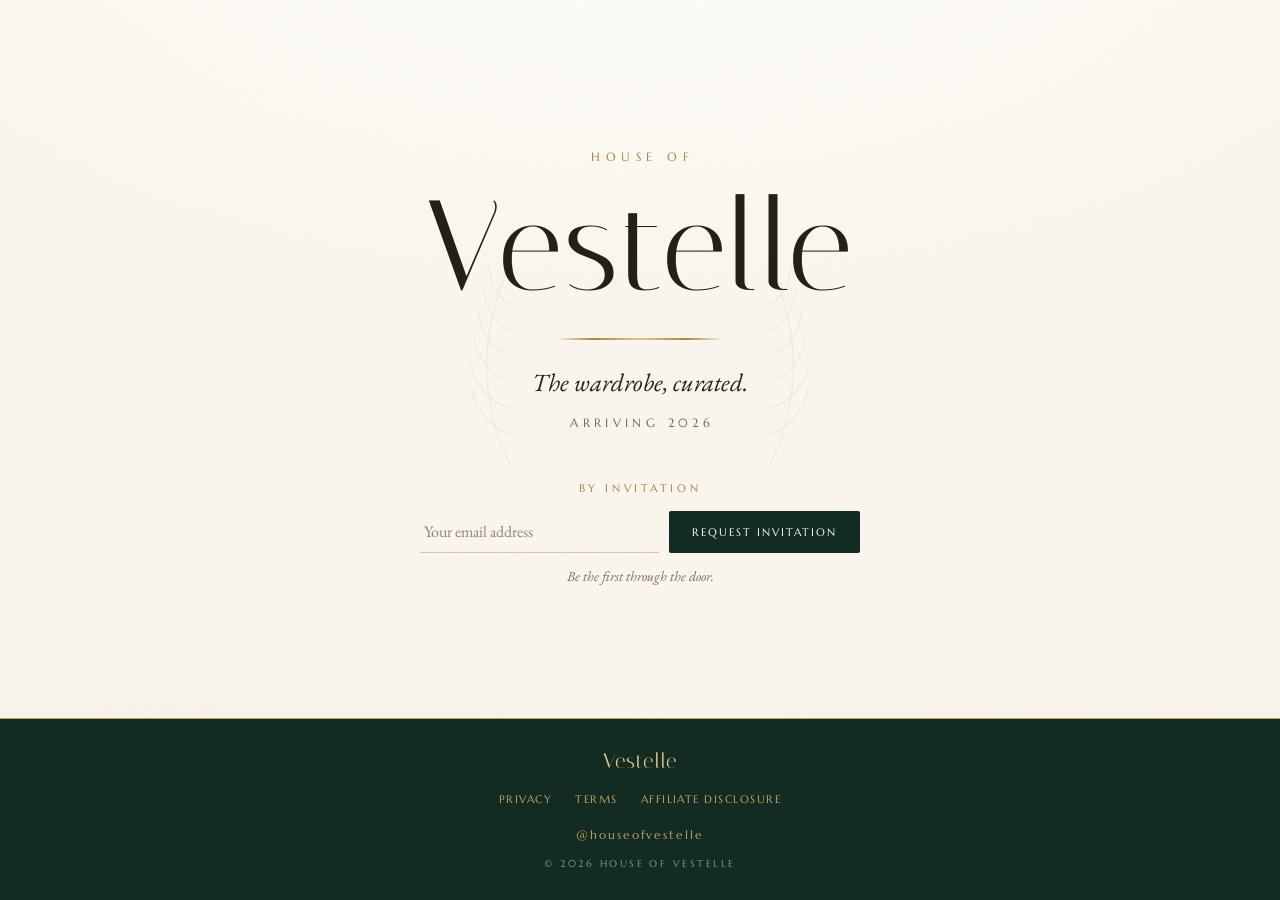
==== index.html @ adc5216c "Wire early-access form to GoHighLevel (HOV tag + DND) Add api/subscribe.js — a serverless catcher th" ====
<!DOCTYPE html>
<html lang="en">
<head>
<meta charset="utf-8">
<meta name="viewport" content="width=device-width, initial-scale=1">
<title>House of Vestelle</title>
<meta name="description" content="House of Vestelle — the wardrobe, curated. A private house, arriving 2026.">
<meta name="robots" content="index, follow">

<!-- Open Graph (how the link looks when shared) -->
<meta property="og:type" content="website">
<meta property="og:title" content="House of Vestelle">
<meta property="og:description" content="The wardrobe, curated. Arriving 2026.">
<meta property="og:url" content="https://houseofvestelle.com">
<meta property="og:image" content="https://houseofvestelle.com/favicon.png">
<meta name="theme-color" content="#FAF6EE">

<!-- Favicon -->
<link rel="icon" type="image/png" href="/favicon.png">
<link rel="apple-touch-icon" href="/favicon.png">

<link rel="preconnect" href="https://fonts.googleapis.com">
<link rel="preconnect" href="https://fonts.gstatic.com" crossorigin>
<link href="https://fonts.googleapis.com/css2?family=Italiana&family=EB+Garamond:ital,wght@0,400..600;1,400..600&family=Marcellus&display=swap" rel="stylesheet">

<style>
  :root{
    --ivory:#FAF6EE; --plaster:#F2E9DB; --ink:#241F19; --sub:#7A6A57;
    --emerald:#122B23; --gold:#C5A059; --gold-lo:#A98740; --gold-hi:#E3C684; --blush:#E7CFC4;
  }
  *{ margin:0; padding:0; box-sizing:border-box; }
  html{ -webkit-text-size-adjust:100%; }
  body{
    min-height:100vh;
    color:var(--ink);
    font-family:'EB Garamond',Georgia,serif;
    background:
      radial-gradient(125% 85% at 50% -12%, #FFFEF9 0%, transparent 55%),
      radial-gradient(100% 70% at 82% 112%, rgba(231,207,196,0.30) 0%, transparent 58%),
      radial-gradient(90% 60% at 12% 105%, rgba(197,160,89,0.10) 0%, transparent 60%),
      var(--ivory);
    background-attachment:fixed;
    display:flex; flex-direction:column;
    -webkit-font-smoothing:antialiased;
  }

  /* Limewash grain overlay */
  .grain{
    position:fixed; inset:0; z-index:0; pointer-events:none; opacity:0.04;
    background-image:url("data:image/svg+xml,%3Csvg xmlns='http://www.w3.org/2000/svg' width='220' height='220'%3E%3Cfilter id='n'%3E%3CfeTurbulence type='fractalNoise' baseFrequency='0.9' numOctaves='3' stitchTiles='stitch'/%3E%3C/filter%3E%3Crect width='100%25' height='100%25' filter='url(%23n)'/%3E%3C/svg%3E");
  }

  main{
    position:relative; z-index:1;
    flex:1 0 auto;
    display:flex; flex-direction:column; justify-content:center; align-items:center;
    text-align:center;
    padding:64px 28px 48px;
  }

  .hero{ position:relative; width:100%; max-width:680px; }

  /* Gold-leaf botanicals breathing behind the wordmark */
  .botanical{
    position:absolute; top:50%; left:50%; transform:translate(-50%,-54%);
    width:min(560px,116%); height:auto; z-index:-1;
    color:var(--gold); opacity:0.16; pointer-events:none;
  }

  .eyebrow{
    font-family:'Marcellus',serif; font-size:12px; letter-spacing:0.46em;
    text-transform:uppercase; color:var(--gold-lo);
    padding-left:0.46em; margin-bottom:22px;
    opacity:0; animation:rise .8s ease-out .1s forwards;
  }

  h1{
    font-family:'Italiana',serif; font-weight:400;
    font-size:clamp(60px,13.5vw,128px); line-height:0.96; letter-spacing:0.02em;
    color:var(--ink);
    opacity:0; animation:rise .9s ease-out .22s forwards;
  }

  .rule{
    position:relative; overflow:hidden;
    width:168px; height:2px; margin:30px auto 26px;
    background:linear-gradient(90deg,transparent,var(--gold-lo) 22%,var(--gold-hi) 50%,var(--gold-lo) 78%,transparent);
    opacity:0; animation:rise .8s ease-out .36s forwards;
  }
  /* one diagonal light pass across the gold — never loops */
  .rule::after{
    content:''; position:absolute; top:0; left:-40%; width:40%; height:100%;
    background:linear-gradient(90deg,transparent,rgba(255,255,255,0.85),transparent);
    transform:skewX(-20deg);
    animation:sweep 1.6s ease-in-out 1.1s 1 both;
  }

  .tagline{
    font-family:'EB Garamond',serif; font-style:italic; font-weight:400;
    font-size:clamp(19px,3.2vw,25px); color:var(--ink);
    opacity:0; animation:rise .8s ease-out .48s forwards;
  }

  .arriving{
    font-family:'Marcellus',serif; font-size:11.5px; letter-spacing:0.38em;
    text-transform:uppercase; color:var(--sub);
    padding-left:0.38em; margin-top:18px;
    opacity:0; animation:rise .8s ease-out .58s forwards;
  }

  /* Invitation / email capture */
  .invite{
    margin-top:52px; width:100%; max-width:440px; margin-left:auto; margin-right:auto;
    opacity:0; animation:rise .8s ease-out .72s forwards;
  }
  .invite-label{
    font-family:'Marcellus',serif; font-size:10.5px; letter-spacing:0.34em;
    text-transform:uppercase; color:var(--gold-lo); margin-bottom:16px;
  }
  form{ display:flex; gap:10px; }
  input[type=email]{
    flex:1; min-width:0;
    font-family:'EB Garamond',serif; font-size:16px; color:var(--ink);
    background:transparent; border:none; border-bottom:1.5px solid rgba(197,160,89,0.55);
    padding:10px 4px; outline:none; transition:border-color .25s ease;
  }
  input[type=email]::placeholder{ color:var(--sub); opacity:0.8; }
  input[type=email]:focus{ border-bottom-color:var(--gold); }

  button{
    flex:none; cursor:pointer;
    font-family:'Marcellus',serif; font-size:11px; letter-spacing:0.18em; text-transform:uppercase;
    color:var(--ivory); background:var(--emerald);
    border:1px solid transparent; border-radius:2px;
    padding:13px 22px;
    transition:transform .25s ease, border-color .25s ease, box-shadow .25s ease;
  }
  button:hover{
    transform:translateY(-2px); border-color:var(--gold);
    box-shadow:0 6px 22px rgba(18,43,35,0.20);
  }
  button:disabled{ opacity:0.6; cursor:default; transform:none; box-shadow:none; }

  .note{
    margin-top:14px; font-size:14px; font-style:italic; color:var(--sub);
  }

  /* Success state */
  .thanks{
    display:none;
    font-family:'Italiana',serif; font-size:23px; line-height:1.4; color:var(--ink);
    animation:rise .6s ease-out both;
  }
  .thanks .small{
    display:block; margin-top:10px;
    font-family:'EB Garamond',serif; font-style:italic; font-size:16px; color:var(--sub);
  }
  .is-done form, .is-done .invite-label, .is-done .note{ display:none; }
  .is-done .thanks{ display:block; }

  /* The jewel — one emerald band per page */
  footer{
    position:relative; z-index:1; flex-shrink:0;
    background:var(--emerald); color:var(--ivory);
    border-top:1.5px solid var(--gold);
    text-align:center; padding:30px 24px;
  }
  .fwordmark{
    font-family:'Italiana',serif; font-size:21px; letter-spacing:0.05em; color:var(--gold-hi);
    margin-bottom:14px;
  }
  .legalnav{ margin-bottom:13px; }
  .legalnav a{
    font-family:'Marcellus',serif; font-size:10.5px; letter-spacing:0.14em; text-transform:uppercase;
    color:var(--gold); text-decoration:none; margin:0 10px; display:inline-block; line-height:1.9;
    transition:color .25s ease;
  }
  .legalnav a:hover{ color:var(--gold-hi); }
  .social a{
    font-family:'Marcellus',serif; font-size:12px; letter-spacing:0.16em;
    color:var(--gold); text-decoration:none; transition:color .25s ease;
  }
  .social a:hover{ color:var(--gold-hi); }
  .copyright{
    margin-top:14px;
    font-family:'Marcellus',serif; font-size:9.5px; letter-spacing:0.26em; text-transform:uppercase;
    color:rgba(250,246,238,0.5);
  }

  @keyframes rise{ from{ opacity:0; transform:translateY(20px); } to{ opacity:1; transform:translateY(0); } }
  @keyframes sweep{ from{ left:-40%; } to{ left:140%; } }

  @media (prefers-reduced-motion: reduce){
    *{ animation:none !important; }
    .eyebrow,h1,.rule,.tagline,.arriving,.invite{ opacity:1; }
  }

  @media (max-width:520px){
    form{ flex-direction:column; }
    button{ width:100%; padding:14px; }
    main{ padding:56px 24px 40px; }
  }
</style>
</head>
<body>
  <div class="grain"></div>

  <main>
    <div class="hero">
      <!-- gold-leaf laurel, hand-drawn thin strokes -->
      <svg class="botanical" viewBox="0 0 560 320" fill="none" aria-hidden="true">
        <g stroke="currentColor" stroke-width="1.1" stroke-linecap="round" opacity="0.9">
          <!-- left frond -->
          <path d="M150 270 C120 210 118 140 150 70"/>
          <path d="M150 240 C128 232 116 214 112 196"/>
          <path d="M150 214 C126 206 114 188 110 170"/>
          <path d="M150 188 C128 180 118 162 114 144"/>
          <path d="M150 162 C130 154 121 136 118 119"/>
          <path d="M150 136 C133 128 125 110 123 94"/>
          <path d="M150 110 C136 103 130 86 129 71"/>
          <!-- right frond (mirrored) -->
          <path d="M410 270 C440 210 442 140 410 70"/>
          <path d="M410 240 C432 232 444 214 448 196"/>
          <path d="M410 214 C434 206 446 188 450 170"/>
          <path d="M410 188 C432 180 442 162 446 144"/>
          <path d="M410 162 C430 154 439 136 442 119"/>
          <path d="M410 136 C427 128 435 110 437 94"/>
          <path d="M410 110 C424 103 430 86 431 71"/>
        </g>
      </svg>

      <div class="eyebrow">House of</div>
      <h1>Vestelle</h1>
      <div class="rule"></div>
      <p class="tagline">The wardrobe, curated.</p>
      <p class="arriving">Arriving 2026</p>

      <div class="invite" id="invite">
        <div class="invite-label">By invitation</div>
        <form id="signup" novalidate>
          <input type="email" id="email" name="email" placeholder="Your email address" autocomplete="email" required aria-label="Your email address">
          <button type="submit" id="submit">Request Invitation</button>
        </form>
        <p class="note">Be the first through the door.</p>
        <p class="thanks">Your invitation is reserved.
          <span class="small">We'll be in touch when the doors open.</span>
        </p>
      </div>
    </div>
  </main>

  <footer>
    <div class="fwordmark">Vestelle</div>
    <nav class="legalnav">
      <a href="/privacy-policy/">Privacy</a>
      <a href="/terms/">Terms</a>
      <a href="/affiliate-disclosure/">Affiliate Disclosure</a>
    </nav>
    <div class="social">
      <a href="https://instagram.com/houseofvestelle" target="_blank" rel="noopener">@houseofvestelle</a>
    </div>
    <div class="copyright">© 2026 House of Vestelle</div>
  </footer>

  <script>
    // Where new emails are sent — our own catcher function (api/subscribe.js),
    // which creates the contact in GoHighLevel tagged "HOV" with DND on.
    // Same origin, so no CORS. The page still shows the elegant confirmation
    // even if this ever fails, so a guest is never turned away.
    const FORM_ENDPOINT = "/api/subscribe";

    const wrap   = document.getElementById('invite');
    const form   = document.getElementById('signup');
    const email  = document.getElementById('email');
    const button = document.getElementById('submit');

    form.addEventListener('submit', async function (e) {
      e.preventDefault();
      const value = email.value.trim();
      if (!value || !/^[^\s@]+@[^\s@]+\.[^\s@]+$/.test(value)) {
        email.focus();
        email.style.borderBottomColor = '#b4544a';
        return;
      }
      button.disabled = true;
      button.textContent = 'Reserving…';

      try {
        if (FORM_ENDPOINT) {
          await fetch(FORM_ENDPOINT, {
            method: 'POST',
            headers: { 'Accept': 'application/json', 'Content-Type': 'application/json' },
            body: JSON.stringify({ email: value })
          });
        }
      } catch (err) {
        /* swallow — still show confirmation so the guest is never turned away */
      }
      window.location.href = '/thank-you/';
    });
  </script>
</body>
</html>
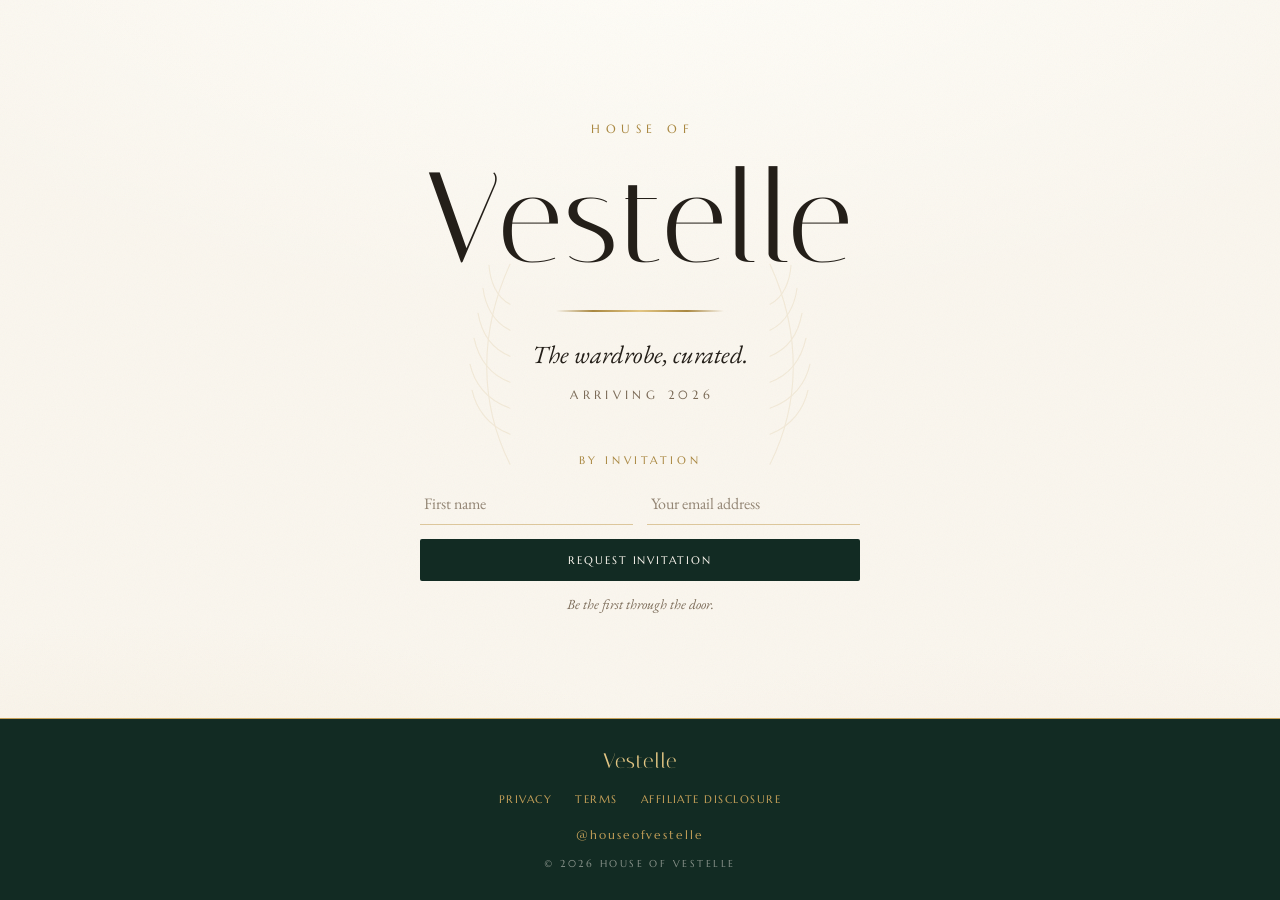
==== commit f3e66926: "Add first-name field to early-access form Two elegant underline fields (first name + email) side by " ====
--- a/index.html
+++ b/index.html
@@ -117,18 +117,19 @@
     font-family:'Marcellus',serif; font-size:10.5px; letter-spacing:0.34em;
     text-transform:uppercase; color:var(--gold-lo); margin-bottom:16px;
   }
-  form{ display:flex; gap:10px; }
-  input[type=email]{
+  form{ display:flex; flex-direction:column; gap:14px; }
+  .fields{ display:flex; gap:14px; }
+  input[type=text], input[type=email]{
     flex:1; min-width:0;
     font-family:'EB Garamond',serif; font-size:16px; color:var(--ink);
     background:transparent; border:none; border-bottom:1.5px solid rgba(197,160,89,0.55);
     padding:10px 4px; outline:none; transition:border-color .25s ease;
   }
-  input[type=email]::placeholder{ color:var(--sub); opacity:0.8; }
-  input[type=email]:focus{ border-bottom-color:var(--gold); }
+  input[type=text]::placeholder, input[type=email]::placeholder{ color:var(--sub); opacity:0.8; }
+  input[type=text]:focus, input[type=email]:focus{ border-bottom-color:var(--gold); }
 
   button{
-    flex:none; cursor:pointer;
+    width:100%; cursor:pointer;
     font-family:'Marcellus',serif; font-size:11px; letter-spacing:0.18em; text-transform:uppercase;
     color:var(--ivory); background:var(--emerald);
     border:1px solid transparent; border-radius:2px;
@@ -196,8 +197,8 @@
   }
 
   @media (max-width:520px){
-    form{ flex-direction:column; }
-    button{ width:100%; padding:14px; }
+    .fields{ flex-direction:column; gap:16px; }
+    button{ padding:14px; }
     main{ padding:56px 24px 40px; }
   }
 </style>
@@ -238,7 +239,10 @@
       <div class="invite" id="invite">
         <div class="invite-label">By invitation</div>
         <form id="signup" novalidate>
-          <input type="email" id="email" name="email" placeholder="Your email address" autocomplete="email" required aria-label="Your email address">
+          <div class="fields">
+            <input type="text" id="firstName" name="firstName" placeholder="First name" autocomplete="given-name" aria-label="First name">
+            <input type="email" id="email" name="email" placeholder="Your email address" autocomplete="email" required aria-label="Your email address">
+          </div>
           <button type="submit" id="submit">Request Invitation</button>
         </form>
         <p class="note">Be the first through the door.</p>
@@ -269,10 +273,11 @@
     // even if this ever fails, so a guest is never turned away.
     const FORM_ENDPOINT = "/api/subscribe";
 
-    const wrap   = document.getElementById('invite');
-    const form   = document.getElementById('signup');
-    const email  = document.getElementById('email');
-    const button = document.getElementById('submit');
+    const wrap      = document.getElementById('invite');
+    const form      = document.getElementById('signup');
+    const firstName = document.getElementById('firstName');
+    const email     = document.getElementById('email');
+    const button    = document.getElementById('submit');
 
     form.addEventListener('submit', async function (e) {
       e.preventDefault();
@@ -290,7 +295,7 @@
           await fetch(FORM_ENDPOINT, {
             method: 'POST',
             headers: { 'Accept': 'application/json', 'Content-Type': 'application/json' },
-            body: JSON.stringify({ email: value })
+            body: JSON.stringify({ email: value, firstName: firstName.value.trim() })
           });
         }
       } catch (err) {
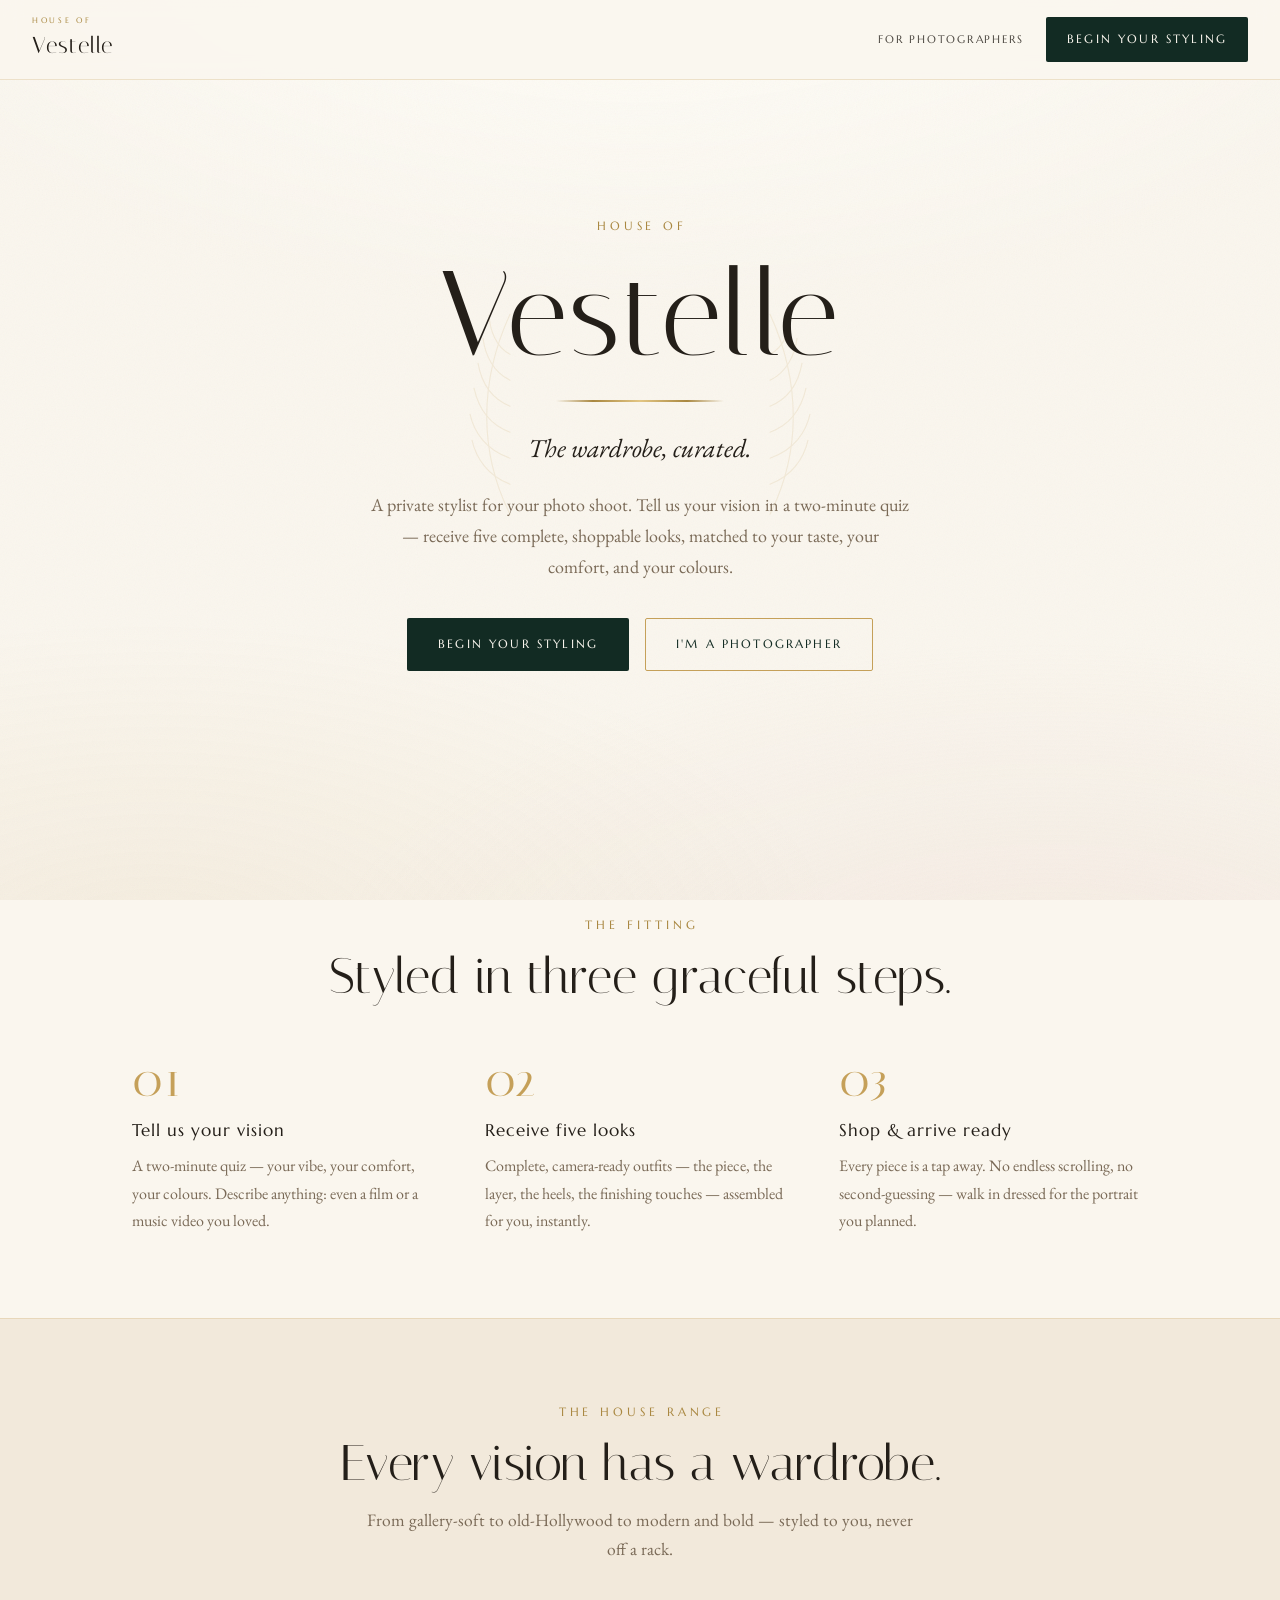
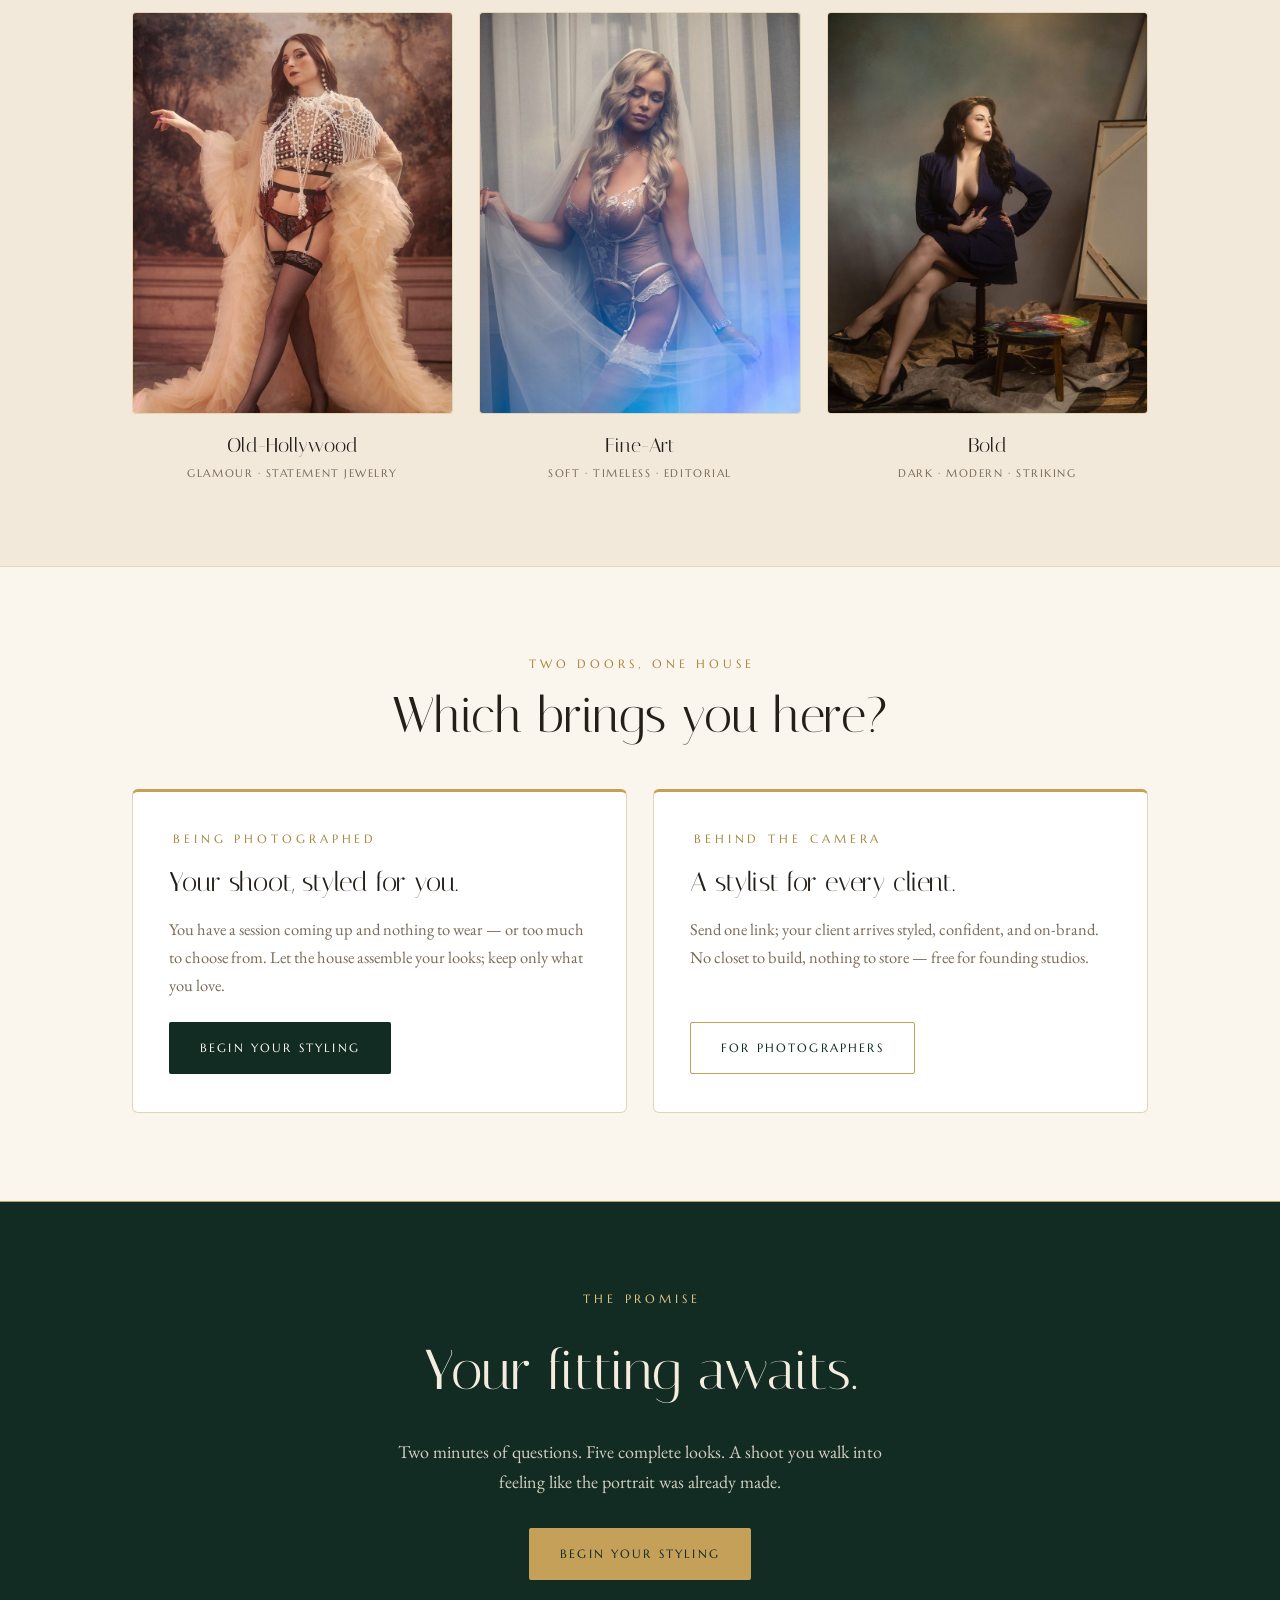
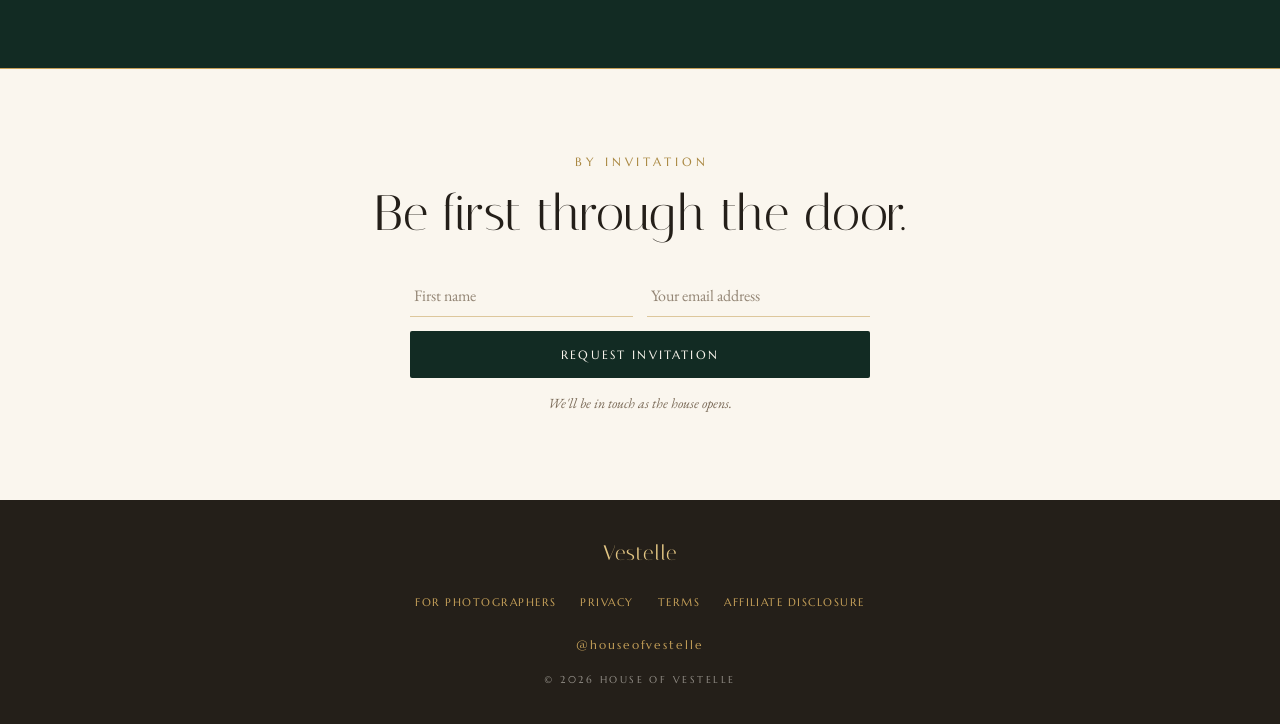
==== commit bf36d43d: "Production landing page + on-brand for-photographers + form fixes - index.html: rebuilt from coming-" ====
--- a/index.html
+++ b/index.html
@@ -3,19 +3,18 @@
 <head>
 <meta charset="utf-8">
 <meta name="viewport" content="width=device-width, initial-scale=1">
-<title>House of Vestelle</title>
-<meta name="description" content="House of Vestelle — the wardrobe, curated. A private house, arriving 2026.">
+<title>House of Vestelle — The wardrobe, curated.</title>
+<meta name="description" content="A private wardrobe stylist for your photo shoot. Answer a two-minute quiz and receive five complete, shoppable looks — curated to your vision, your comfort, your colours.">
 <meta name="robots" content="index, follow">
 
 <!-- Open Graph (how the link looks when shared) -->
 <meta property="og:type" content="website">
-<meta property="og:title" content="House of Vestelle">
-<meta property="og:description" content="The wardrobe, curated. Arriving 2026.">
+<meta property="og:title" content="House of Vestelle — The wardrobe, curated.">
+<meta property="og:description" content="Five complete, shoppable looks for your shoot — styled to you, in about two minutes.">
 <meta property="og:url" content="https://houseofvestelle.com">
 <meta property="og:image" content="https://houseofvestelle.com/favicon.png">
 <meta name="theme-color" content="#FAF6EE">
 
-<!-- Favicon -->
 <link rel="icon" type="image/png" href="/favicon.png">
 <link rel="apple-touch-icon" href="/favicon.png">
 
@@ -29,19 +28,21 @@
     --emerald:#122B23; --gold:#C5A059; --gold-lo:#A98740; --gold-hi:#E3C684; --blush:#E7CFC4;
   }
   *{ margin:0; padding:0; box-sizing:border-box; }
-  html{ -webkit-text-size-adjust:100%; }
+  html{ -webkit-text-size-adjust:100%; scroll-behavior:smooth; }
   body{
-    min-height:100vh;
     color:var(--ink);
-    font-family:'EB Garamond',Georgia,serif;
+    font-family:'EB Garamond',Georgia,serif; font-size:17.5px; line-height:1.7;
+    background:var(--ivory);
+    -webkit-font-smoothing:antialiased; overflow-x:hidden;
+  }
+  /* Champagne-daylight wash on a fixed layer (background-attachment:fixed is
+     janky on iOS Safari and breaks compositing in some captures) */
+  .bgwash{
+    position:fixed; inset:0; z-index:0; pointer-events:none;
     background:
       radial-gradient(125% 85% at 50% -12%, #FFFEF9 0%, transparent 55%),
       radial-gradient(100% 70% at 82% 112%, rgba(231,207,196,0.30) 0%, transparent 58%),
-      radial-gradient(90% 60% at 12% 105%, rgba(197,160,89,0.10) 0%, transparent 60%),
-      var(--ivory);
-    background-attachment:fixed;
-    display:flex; flex-direction:column;
-    -webkit-font-smoothing:antialiased;
+      radial-gradient(90% 60% at 12% 105%, rgba(197,160,89,0.10) 0%, transparent 60%);
   }
 
   /* Limewash grain overlay */
@@ -49,75 +50,127 @@
     position:fixed; inset:0; z-index:0; pointer-events:none; opacity:0.04;
     background-image:url("data:image/svg+xml,%3Csvg xmlns='http://www.w3.org/2000/svg' width='220' height='220'%3E%3Cfilter id='n'%3E%3CfeTurbulence type='fractalNoise' baseFrequency='0.9' numOctaves='3' stitchTiles='stitch'/%3E%3C/filter%3E%3Crect width='100%25' height='100%25' filter='url(%23n)'/%3E%3C/svg%3E");
   }
-
-  main{
-    position:relative; z-index:1;
-    flex:1 0 auto;
-    display:flex; flex-direction:column; justify-content:center; align-items:center;
-    text-align:center;
-    padding:64px 28px 48px;
-  }
-
-  .hero{ position:relative; width:100%; max-width:680px; }
-
-  /* Gold-leaf botanicals breathing behind the wordmark */
+  main, nav.bar, footer{ position:relative; z-index:1; }
+
+  .eyebrow{
+    font-family:'Marcellus',serif; font-size:11.5px; letter-spacing:0.34em;
+    text-transform:uppercase; color:var(--gold-lo); padding-left:0.34em;
+  }
+  h2.sec{ font-family:'Italiana',serif; font-weight:400; font-size:clamp(32px,4.6vw,50px); line-height:1.08; margin:14px 0 0; }
+  p.sub{ color:var(--sub); }
+  .wrap{ max-width:1080px; margin:0 auto; padding:0 32px; }
+
+  .btn{
+    display:inline-block; cursor:pointer; text-decoration:none;
+    font-family:'Marcellus',serif; font-size:12px; letter-spacing:0.18em; text-transform:uppercase;
+    color:var(--ivory); background:var(--emerald);
+    border:1px solid transparent; border-radius:2px; padding:15px 30px; white-space:nowrap;
+    transition:transform .25s ease, border-color .25s ease, box-shadow .25s ease;
+  }
+  .btn:hover{ transform:translateY(-2px); border-color:var(--gold); box-shadow:0 6px 22px rgba(18,43,35,0.20); }
+  .btn.ghost{ background:transparent; color:var(--emerald); border-color:var(--gold); }
+  .btn.ghost:hover{ background:var(--plaster); }
+
+  /* Nav */
+  nav.bar{
+    position:fixed; top:0; left:0; right:0; z-index:30;
+    display:flex; align-items:center; justify-content:space-between;
+    padding:14px 32px;
+    background:rgba(250,246,238,0.88); backdrop-filter:blur(10px);
+    border-bottom:1px solid rgba(197,160,89,0.25);
+  }
+  nav.bar .wm{ font-family:'Italiana',serif; font-size:23px; letter-spacing:0.05em; color:var(--ink); text-decoration:none; }
+  nav.bar .wm b{ display:block; font-family:'Marcellus',serif; font-weight:400; font-size:8px; letter-spacing:0.34em; text-transform:uppercase; color:var(--gold-lo); margin-bottom:-2px; }
+  nav.bar .links{ display:flex; align-items:center; gap:22px; }
+  nav.bar .links a.txt{
+    font-family:'Marcellus',serif; font-size:11px; letter-spacing:0.16em; text-transform:uppercase;
+    color:var(--ink); text-decoration:none; opacity:0.8; transition:opacity .2s;
+  }
+  nav.bar .links a.txt:hover{ opacity:1; }
+  nav.bar .btn{ padding:11px 20px; }
+
+  /* Hero */
+  .hero{ min-height:92vh; display:flex; flex-direction:column; justify-content:center; align-items:center; text-align:center; padding:130px 28px 70px; }
+  .hero-inner{ position:relative; width:100%; max-width:720px; }
   .botanical{
-    position:absolute; top:50%; left:50%; transform:translate(-50%,-54%);
+    position:absolute; top:44%; left:50%; transform:translate(-50%,-54%);
     width:min(560px,116%); height:auto; z-index:-1;
     color:var(--gold); opacity:0.16; pointer-events:none;
   }
-
-  .eyebrow{
-    font-family:'Marcellus',serif; font-size:12px; letter-spacing:0.46em;
-    text-transform:uppercase; color:var(--gold-lo);
-    padding-left:0.46em; margin-bottom:22px;
-    opacity:0; animation:rise .8s ease-out .1s forwards;
-  }
-
+  .hero .eyebrow{ margin-bottom:20px; opacity:0; animation:riseIn .8s ease-out .1s forwards; }
   h1{
     font-family:'Italiana',serif; font-weight:400;
-    font-size:clamp(60px,13.5vw,128px); line-height:0.96; letter-spacing:0.02em;
-    color:var(--ink);
-    opacity:0; animation:rise .9s ease-out .22s forwards;
-  }
-
+    font-size:clamp(58px,12.5vw,120px); line-height:0.96; letter-spacing:0.02em;
+    opacity:0; animation:riseIn .9s ease-out .22s forwards;
+  }
   .rule{
     position:relative; overflow:hidden;
-    width:168px; height:2px; margin:30px auto 26px;
+    width:168px; height:2px; margin:28px auto 24px;
     background:linear-gradient(90deg,transparent,var(--gold-lo) 22%,var(--gold-hi) 50%,var(--gold-lo) 78%,transparent);
-    opacity:0; animation:rise .8s ease-out .36s forwards;
-  }
-  /* one diagonal light pass across the gold — never loops */
+    opacity:0; animation:riseIn .8s ease-out .36s forwards;
+  }
   .rule::after{
     content:''; position:absolute; top:0; left:-40%; width:40%; height:100%;
     background:linear-gradient(90deg,transparent,rgba(255,255,255,0.85),transparent);
-    transform:skewX(-20deg);
-    animation:sweep 1.6s ease-in-out 1.1s 1 both;
-  }
-
+    transform:skewX(-20deg); animation:sweep 1.6s ease-in-out 1.1s 1 both;
+  }
   .tagline{
-    font-family:'EB Garamond',serif; font-style:italic; font-weight:400;
-    font-size:clamp(19px,3.2vw,25px); color:var(--ink);
-    opacity:0; animation:rise .8s ease-out .48s forwards;
-  }
-
-  .arriving{
-    font-family:'Marcellus',serif; font-size:11.5px; letter-spacing:0.38em;
-    text-transform:uppercase; color:var(--sub);
-    padding-left:0.38em; margin-top:18px;
-    opacity:0; animation:rise .8s ease-out .58s forwards;
-  }
-
-  /* Invitation / email capture */
-  .invite{
-    margin-top:52px; width:100%; max-width:440px; margin-left:auto; margin-right:auto;
-    opacity:0; animation:rise .8s ease-out .72s forwards;
-  }
-  .invite-label{
-    font-family:'Marcellus',serif; font-size:10.5px; letter-spacing:0.34em;
-    text-transform:uppercase; color:var(--gold-lo); margin-bottom:16px;
-  }
-  form{ display:flex; flex-direction:column; gap:14px; }
+    font-style:italic; font-size:clamp(20px,3.4vw,26px);
+    opacity:0; animation:riseIn .8s ease-out .48s forwards;
+  }
+  .hero .lead{
+    max-width:540px; margin:20px auto 0; color:var(--sub); font-size:18px;
+    opacity:0; animation:riseIn .8s ease-out .58s forwards;
+  }
+  .hero .ctas{
+    display:flex; gap:16px; justify-content:center; flex-wrap:wrap; margin-top:36px;
+    opacity:0; animation:riseIn .8s ease-out .7s forwards;
+  }
+
+  /* How it works (for her) */
+  .how{ padding:88px 0 84px; text-align:center; }
+  .steps{ display:grid; grid-template-columns:repeat(3,1fr); gap:44px; margin-top:52px; text-align:left; }
+  .step .n{ font-family:'Italiana',serif; font-size:48px; color:var(--gold); line-height:1; }
+  .step h3{ font-family:'Marcellus',serif; font-weight:400; font-size:17px; letter-spacing:0.06em; margin:12px 0 8px; }
+  .step p{ font-size:16px; color:var(--sub); }
+
+  /* Looks trio */
+  .show{ padding:84px 0; text-align:center; background:var(--plaster); border-top:1px solid rgba(197,160,89,0.25); border-bottom:1px solid rgba(197,160,89,0.25); }
+  .show .sub{ max-width:560px; margin:14px auto 0; }
+  .cards{ display:grid; grid-template-columns:repeat(3,1fr); gap:26px; margin-top:48px; }
+  .lookcard .ph{ position:relative; border-radius:4px; overflow:hidden; border:1px solid rgba(197,160,89,0.4); aspect-ratio:4/5; background:var(--ivory); }
+  .lookcard .ph img{ position:absolute; inset:0; width:100%; height:100%; object-fit:cover; display:block; }
+  .lookcard .cap{ font-family:'Italiana',serif; font-size:20px; margin-top:14px; }
+  .lookcard .capx{ font-family:'Marcellus',serif; font-size:11px; letter-spacing:0.14em; text-transform:uppercase; color:var(--sub); margin-top:2px; }
+
+  /* Two doors */
+  .doors{ padding:88px 0; }
+  .doors .grid{ display:grid; grid-template-columns:1fr 1fr; gap:26px; margin-top:46px; }
+  .door{
+    background:#fff; border:1px solid rgba(197,160,89,0.45); border-top:3px solid var(--gold);
+    border-radius:6px; padding:38px 36px; text-align:left;
+    display:flex; flex-direction:column; align-items:flex-start;
+  }
+  .door .dt{ font-family:'Italiana',serif; font-size:27px; margin:10px 0 10px; }
+  .door p{ color:var(--sub); font-size:16.5px; flex:1; }
+  .door .btn{ margin-top:22px; }
+
+  /* Jewel band — the one emerald moment */
+  .jewel{
+    background:var(--emerald); color:var(--ivory);
+    border-top:1.5px solid var(--gold); border-bottom:1.5px solid var(--gold);
+    padding:88px 24px; text-align:center;
+  }
+  .jewel .eyebrow{ color:var(--gold-hi); }
+  .jewel h2{ font-family:'Italiana',serif; font-weight:400; font-size:clamp(34px,5vw,56px); color:#F4ECDD; margin:14px 0 0; }
+  .jewel p{ color:rgba(244,236,221,0.85); max-width:520px; margin:18px auto 30px; font-size:18px; }
+  .jewel .btn{ background:var(--gold); color:var(--emerald); }
+  .jewel .btn:hover{ border-color:var(--gold-hi); }
+
+  /* Invitation (pre-launch capture; remove this section at launch) */
+  .invite{ padding:84px 0; text-align:center; }
+  .invite .box{ max-width:460px; margin:34px auto 0; }
+  form#signup{ display:flex; flex-direction:column; gap:14px; }
   .fields{ display:flex; gap:14px; }
   input[type=text], input[type=email]{
     flex:1; min-width:0;
@@ -125,51 +178,17 @@
     background:transparent; border:none; border-bottom:1.5px solid rgba(197,160,89,0.55);
     padding:10px 4px; outline:none; transition:border-color .25s ease;
   }
-  input[type=text]::placeholder, input[type=email]::placeholder{ color:var(--sub); opacity:0.8; }
-  input[type=text]:focus, input[type=email]:focus{ border-bottom-color:var(--gold); }
-
-  button{
-    width:100%; cursor:pointer;
-    font-family:'Marcellus',serif; font-size:11px; letter-spacing:0.18em; text-transform:uppercase;
-    color:var(--ivory); background:var(--emerald);
-    border:1px solid transparent; border-radius:2px;
-    padding:13px 22px;
-    transition:transform .25s ease, border-color .25s ease, box-shadow .25s ease;
-  }
-  button:hover{
-    transform:translateY(-2px); border-color:var(--gold);
-    box-shadow:0 6px 22px rgba(18,43,35,0.20);
-  }
-  button:disabled{ opacity:0.6; cursor:default; transform:none; box-shadow:none; }
-
-  .note{
-    margin-top:14px; font-size:14px; font-style:italic; color:var(--sub);
-  }
-
-  /* Success state */
-  .thanks{
-    display:none;
-    font-family:'Italiana',serif; font-size:23px; line-height:1.4; color:var(--ink);
-    animation:rise .6s ease-out both;
-  }
-  .thanks .small{
-    display:block; margin-top:10px;
-    font-family:'EB Garamond',serif; font-style:italic; font-size:16px; color:var(--sub);
-  }
-  .is-done form, .is-done .invite-label, .is-done .note{ display:none; }
-  .is-done .thanks{ display:block; }
-
-  /* The jewel — one emerald band per page */
+  input::placeholder{ color:var(--sub); opacity:0.8; }
+  input:focus{ border-bottom-color:var(--gold); }
+  form#signup button{ width:100%; }
+  .note{ margin-top:14px; font-size:14px; font-style:italic; color:var(--sub); }
+
+  /* Footer — dark ink, not emerald (the jewel appears once) */
   footer{
-    position:relative; z-index:1; flex-shrink:0;
-    background:var(--emerald); color:var(--ivory);
-    border-top:1.5px solid var(--gold);
-    text-align:center; padding:30px 24px;
-  }
-  .fwordmark{
-    font-family:'Italiana',serif; font-size:21px; letter-spacing:0.05em; color:var(--gold-hi);
-    margin-bottom:14px;
-  }
+    background:var(--ink); color:var(--ivory);
+    text-align:center; padding:36px 24px;
+  }
+  .fwordmark{ font-family:'Italiana',serif; font-size:21px; letter-spacing:0.05em; color:var(--gold-hi); margin-bottom:14px; }
   .legalnav{ margin-bottom:13px; }
   .legalnav a{
     font-family:'Marcellus',serif; font-size:10.5px; letter-spacing:0.14em; text-transform:uppercase;
@@ -177,85 +196,162 @@
     transition:color .25s ease;
   }
   .legalnav a:hover{ color:var(--gold-hi); }
-  .social a{
-    font-family:'Marcellus',serif; font-size:12px; letter-spacing:0.16em;
-    color:var(--gold); text-decoration:none; transition:color .25s ease;
-  }
+  .social a{ font-family:'Marcellus',serif; font-size:12px; letter-spacing:0.16em; color:var(--gold); text-decoration:none; }
   .social a:hover{ color:var(--gold-hi); }
-  .copyright{
-    margin-top:14px;
-    font-family:'Marcellus',serif; font-size:9.5px; letter-spacing:0.26em; text-transform:uppercase;
-    color:rgba(250,246,238,0.5);
-  }
-
-  @keyframes rise{ from{ opacity:0; transform:translateY(20px); } to{ opacity:1; transform:translateY(0); } }
+  .copyright{ margin-top:14px; font-family:'Marcellus',serif; font-size:9.5px; letter-spacing:0.26em; text-transform:uppercase; color:rgba(250,246,238,0.5); }
+
+  @keyframes riseIn{ from{ opacity:0; transform:translateY(20px); } to{ opacity:1; transform:translateY(0); } }
   @keyframes sweep{ from{ left:-40%; } to{ left:140%; } }
 
+  /* Scroll reveal */
+  .rise{ opacity:0; transform:translateY(26px);
+    transition:opacity .85s cubic-bezier(.22,.61,.36,1), transform .85s cubic-bezier(.22,.61,.36,1); }
+  .rise.in{ opacity:1; transform:none; }
+
   @media (prefers-reduced-motion: reduce){
-    *{ animation:none !important; }
-    .eyebrow,h1,.rule,.tagline,.arriving,.invite{ opacity:1; }
-  }
-
+    *{ animation:none !important; transition:none !important; }
+    .hero .eyebrow,h1,.rule,.tagline,.hero .lead,.hero .ctas,.rise{ opacity:1; transform:none; }
+    html{ scroll-behavior:auto; }
+  }
+  @media (max-width:880px){
+    .steps,.cards,.doors .grid{ grid-template-columns:1fr; gap:30px; }
+    .wrap{ padding:0 24px; }
+    nav.bar{ padding:12px 20px; } nav.bar .hide{ display:none; }
+    .hero{ padding:118px 24px 56px; }
+  }
   @media (max-width:520px){
     .fields{ flex-direction:column; gap:16px; }
-    button{ padding:14px; }
-    main{ padding:56px 24px 40px; }
+    .hero .ctas{ flex-direction:column; align-items:stretch; }
   }
 </style>
 </head>
 <body>
+  <div class="bgwash"></div>
   <div class="grain"></div>
 
+  <nav class="bar">
+    <a class="wm" href="/"><b>House of</b>Vestelle</a>
+    <div class="links">
+      <a class="txt hide" href="/for-photographers/">For photographers</a>
+      <a class="btn" href="https://app.houseofvestelle.com">Begin your styling</a>
+    </div>
+  </nav>
+
   <main>
-    <div class="hero">
-      <!-- gold-leaf laurel, hand-drawn thin strokes -->
-      <svg class="botanical" viewBox="0 0 560 320" fill="none" aria-hidden="true">
-        <g stroke="currentColor" stroke-width="1.1" stroke-linecap="round" opacity="0.9">
-          <!-- left frond -->
-          <path d="M150 270 C120 210 118 140 150 70"/>
-          <path d="M150 240 C128 232 116 214 112 196"/>
-          <path d="M150 214 C126 206 114 188 110 170"/>
-          <path d="M150 188 C128 180 118 162 114 144"/>
-          <path d="M150 162 C130 154 121 136 118 119"/>
-          <path d="M150 136 C133 128 125 110 123 94"/>
-          <path d="M150 110 C136 103 130 86 129 71"/>
-          <!-- right frond (mirrored) -->
-          <path d="M410 270 C440 210 442 140 410 70"/>
-          <path d="M410 240 C432 232 444 214 448 196"/>
-          <path d="M410 214 C434 206 446 188 450 170"/>
-          <path d="M410 188 C432 180 442 162 446 144"/>
-          <path d="M410 162 C430 154 439 136 442 119"/>
-          <path d="M410 136 C427 128 435 110 437 94"/>
-          <path d="M410 110 C424 103 430 86 431 71"/>
-        </g>
-      </svg>
-
-      <div class="eyebrow">House of</div>
-      <h1>Vestelle</h1>
-      <div class="rule"></div>
-      <p class="tagline">The wardrobe, curated.</p>
-      <p class="arriving">Arriving 2026</p>
-
-      <div class="invite" id="invite">
-        <div class="invite-label">By invitation</div>
-        <form id="signup" novalidate>
-          <div class="fields">
-            <input type="text" id="firstName" name="firstName" placeholder="First name" autocomplete="given-name" aria-label="First name">
-            <input type="email" id="email" name="email" placeholder="Your email address" autocomplete="email" required aria-label="Your email address">
+    <!-- HERO -->
+    <section class="hero">
+      <div class="hero-inner">
+        <svg class="botanical" viewBox="0 0 560 320" fill="none" aria-hidden="true">
+          <g stroke="currentColor" stroke-width="1.1" stroke-linecap="round" opacity="0.9">
+            <path d="M150 270 C120 210 118 140 150 70"/>
+            <path d="M150 240 C128 232 116 214 112 196"/>
+            <path d="M150 214 C126 206 114 188 110 170"/>
+            <path d="M150 188 C128 180 118 162 114 144"/>
+            <path d="M150 162 C130 154 121 136 118 119"/>
+            <path d="M150 136 C133 128 125 110 123 94"/>
+            <path d="M150 110 C136 103 130 86 129 71"/>
+            <path d="M410 270 C440 210 442 140 410 70"/>
+            <path d="M410 240 C432 232 444 214 448 196"/>
+            <path d="M410 214 C434 206 446 188 450 170"/>
+            <path d="M410 188 C432 180 442 162 446 144"/>
+            <path d="M410 162 C430 154 439 136 442 119"/>
+            <path d="M410 136 C427 128 435 110 437 94"/>
+            <path d="M410 110 C424 103 430 86 431 71"/>
+          </g>
+        </svg>
+
+        <div class="eyebrow">House of</div>
+        <h1>Vestelle</h1>
+        <div class="rule"></div>
+        <p class="tagline">The wardrobe, curated.</p>
+        <p class="lead">A private stylist for your photo shoot. Tell us your vision in a two-minute quiz — receive five complete, shoppable looks, matched to your taste, your comfort, and your colours.</p>
+        <div class="ctas">
+          <a class="btn" href="https://app.houseofvestelle.com">Begin your styling</a>
+          <a class="btn ghost" href="/for-photographers/">I'm a photographer</a>
+        </div>
+      </div>
+    </section>
+
+    <!-- HOW IT WORKS -->
+    <section class="how">
+      <div class="wrap">
+        <div class="eyebrow">The fitting</div>
+        <h2 class="sec">Styled in three graceful steps.</h2>
+        <div class="steps">
+          <div class="step rise"><div class="n">01</div><h3>Tell us your vision</h3><p>A two-minute quiz — your vibe, your comfort, your colours. Describe anything: even a film or a music video you loved.</p></div>
+          <div class="step rise"><div class="n">02</div><h3>Receive five looks</h3><p>Complete, camera-ready outfits — the piece, the layer, the heels, the finishing touches — assembled for you, instantly.</p></div>
+          <div class="step rise"><div class="n">03</div><h3>Shop &amp; arrive ready</h3><p>Every piece is a tap away. No endless scrolling, no second-guessing — walk in dressed for the portrait you planned.</p></div>
+        </div>
+      </div>
+    </section>
+
+    <!-- LOOKS TRIO -->
+    <section class="show">
+      <div class="wrap">
+        <div class="eyebrow">The house range</div>
+        <h2 class="sec">Every vision has a wardrobe.</h2>
+        <p class="sub">From gallery-soft to old-Hollywood to modern and bold — styled to you, never off a rack.</p>
+        <div class="cards">
+          <div class="lookcard rise"><div class="ph"><img src="/images/look-hollywood.jpg" alt="Old-Hollywood look" loading="lazy" decoding="async"></div><div class="cap">Old-Hollywood</div><div class="capx">Glamour · statement jewelry</div></div>
+          <div class="lookcard rise"><div class="ph"><img src="/images/look-fineart.jpg" alt="Fine-art look" loading="lazy" decoding="async"></div><div class="cap">Fine-Art</div><div class="capx">Soft · timeless · editorial</div></div>
+          <div class="lookcard rise"><div class="ph"><img src="/images/look-bold.jpg" alt="Bold look" loading="lazy" decoding="async"></div><div class="cap">Bold</div><div class="capx">Dark · modern · striking</div></div>
+        </div>
+      </div>
+    </section>
+
+    <!-- TWO DOORS -->
+    <section class="doors">
+      <div class="wrap">
+        <div class="eyebrow" style="text-align:center; display:block;">Two doors, one house</div>
+        <h2 class="sec" style="text-align:center;">Which brings you here?</h2>
+        <div class="grid">
+          <div class="door rise">
+            <div class="eyebrow">Being photographed</div>
+            <div class="dt">Your shoot, styled for you.</div>
+            <p>You have a session coming up and nothing to wear — or too much to choose from. Let the house assemble your looks; keep only what you love.</p>
+            <a class="btn" href="https://app.houseofvestelle.com">Begin your styling</a>
           </div>
-          <button type="submit" id="submit">Request Invitation</button>
-        </form>
-        <p class="note">Be the first through the door.</p>
-        <p class="thanks">Your invitation is reserved.
-          <span class="small">We'll be in touch when the doors open.</span>
-        </p>
+          <div class="door rise">
+            <div class="eyebrow">Behind the camera</div>
+            <div class="dt">A stylist for every client.</div>
+            <p>Send one link; your client arrives styled, confident, and on-brand. No closet to build, nothing to store — free for founding studios.</p>
+            <a class="btn ghost" href="/for-photographers/">For photographers</a>
+          </div>
+        </div>
       </div>
-    </div>
+    </section>
+
+    <!-- JEWEL BAND -->
+    <section class="jewel">
+      <div class="eyebrow">The promise</div>
+      <h2>Your fitting awaits.</h2>
+      <p>Two minutes of questions. Five complete looks. A shoot you walk into feeling like the portrait was already made.</p>
+      <a class="btn" href="https://app.houseofvestelle.com">Begin your styling</a>
+    </section>
+
+    <!-- INVITATION (pre-launch capture — remove this section once the doors open) -->
+    <section class="invite" id="invite">
+      <div class="wrap">
+        <div class="eyebrow">By invitation</div>
+        <h2 class="sec">Be first through the door.</h2>
+        <div class="box">
+          <form id="signup" novalidate>
+            <div class="fields">
+              <input type="text" id="firstName" name="firstName" placeholder="First name" autocomplete="given-name" aria-label="First name">
+              <input type="email" id="email" name="email" placeholder="Your email address" autocomplete="email" required aria-label="Your email address">
+            </div>
+            <button class="btn" type="submit" id="submit">Request Invitation</button>
+          </form>
+          <p class="note">We'll be in touch as the house opens.</p>
+        </div>
+      </div>
+    </section>
   </main>
 
   <footer>
     <div class="fwordmark">Vestelle</div>
     <nav class="legalnav">
+      <a href="/for-photographers/">For Photographers</a>
       <a href="/privacy-policy/">Privacy</a>
       <a href="/terms/">Terms</a>
       <a href="/affiliate-disclosure/">Affiliate Disclosure</a>
@@ -267,17 +363,13 @@
   </footer>
 
   <script>
-    // Where new emails are sent — our own catcher function (api/subscribe.js),
-    // which creates the contact in GoHighLevel tagged "HOV" with DND on.
-    // Same origin, so no CORS. The page still shows the elegant confirmation
-    // even if this ever fails, so a guest is never turned away.
+    // Waitlist → our own catcher (api/subscribe.js) → GoHighLevel, tagged "HOV".
+    // The guest always sees the elegant confirmation, even if the wire fails.
     const FORM_ENDPOINT = "/api/subscribe";
-
-    const wrap      = document.getElementById('invite');
-    const form      = document.getElementById('signup');
+    const form = document.getElementById('signup');
     const firstName = document.getElementById('firstName');
-    const email     = document.getElementById('email');
-    const button    = document.getElementById('submit');
+    const email = document.getElementById('email');
+    const button = document.getElementById('submit');
 
     form.addEventListener('submit', async function (e) {
       e.preventDefault();
@@ -289,20 +381,43 @@
       }
       button.disabled = true;
       button.textContent = 'Reserving…';
-
       try {
-        if (FORM_ENDPOINT) {
-          await fetch(FORM_ENDPOINT, {
-            method: 'POST',
-            headers: { 'Accept': 'application/json', 'Content-Type': 'application/json' },
-            body: JSON.stringify({ email: value, firstName: firstName.value.trim() })
-          });
-        }
-      } catch (err) {
-        /* swallow — still show confirmation so the guest is never turned away */
-      }
+        await fetch(FORM_ENDPOINT, {
+          method: 'POST',
+          headers: { 'Accept': 'application/json', 'Content-Type': 'application/json' },
+          keepalive: true,
+          body: JSON.stringify({ email: value, firstName: firstName.value.trim() })
+        });
+      } catch (err) { /* never turn a guest away */ }
       window.location.href = '/thank-you/';
     });
+
+    // Scroll reveal (respects reduced motion)
+    (function(){
+      if (matchMedia('(prefers-reduced-motion: reduce)').matches) return;
+      var els = [].slice.call(document.querySelectorAll('.rise'));
+      els.forEach(function(el){
+        var grp = [].filter.call(el.parentNode.children, function(c){ return c.classList.contains('rise'); });
+        var i = grp.indexOf(el);
+        if (i > 0 && grp.length <= 5) el.style.transitionDelay = (i * 0.08) + 's';
+      });
+      var pending = els.slice();
+      function sweep(){
+        var vh = window.innerHeight || 800;
+        for (var i = pending.length - 1; i >= 0; i--){
+          if (pending[i].getBoundingClientRect().top <= vh * 0.92){
+            pending[i].classList.add('in');
+            pending.splice(i, 1);
+          }
+        }
+        if (!pending.length){ window.removeEventListener('scroll', sweep); }
+      }
+      sweep();
+      requestAnimationFrame(function(){ requestAnimationFrame(sweep); });
+      window.addEventListener('load', sweep);
+      window.addEventListener('scroll', sweep, { passive: true });
+      setTimeout(function(){ pending.forEach(function(el){ el.classList.add('in'); }); pending = []; }, 4000);
+    })();
   </script>
 </body>
 </html>
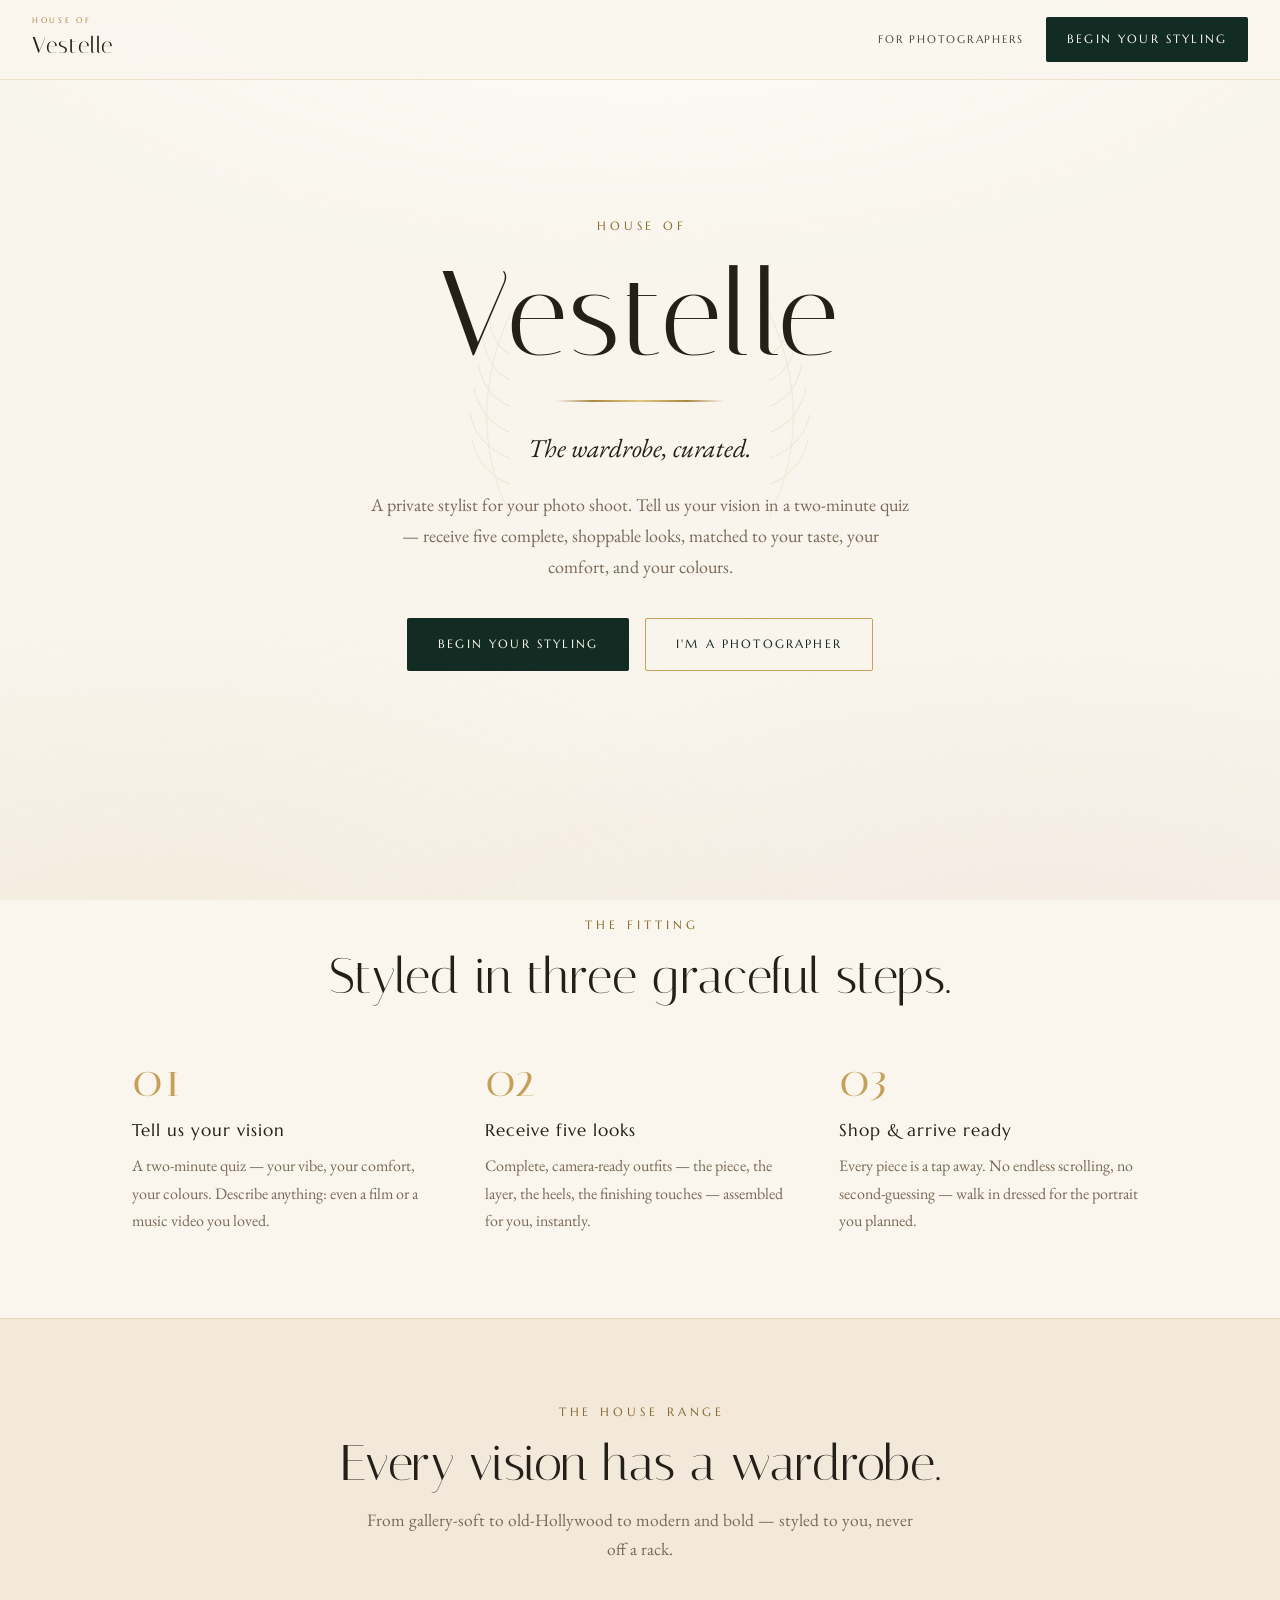
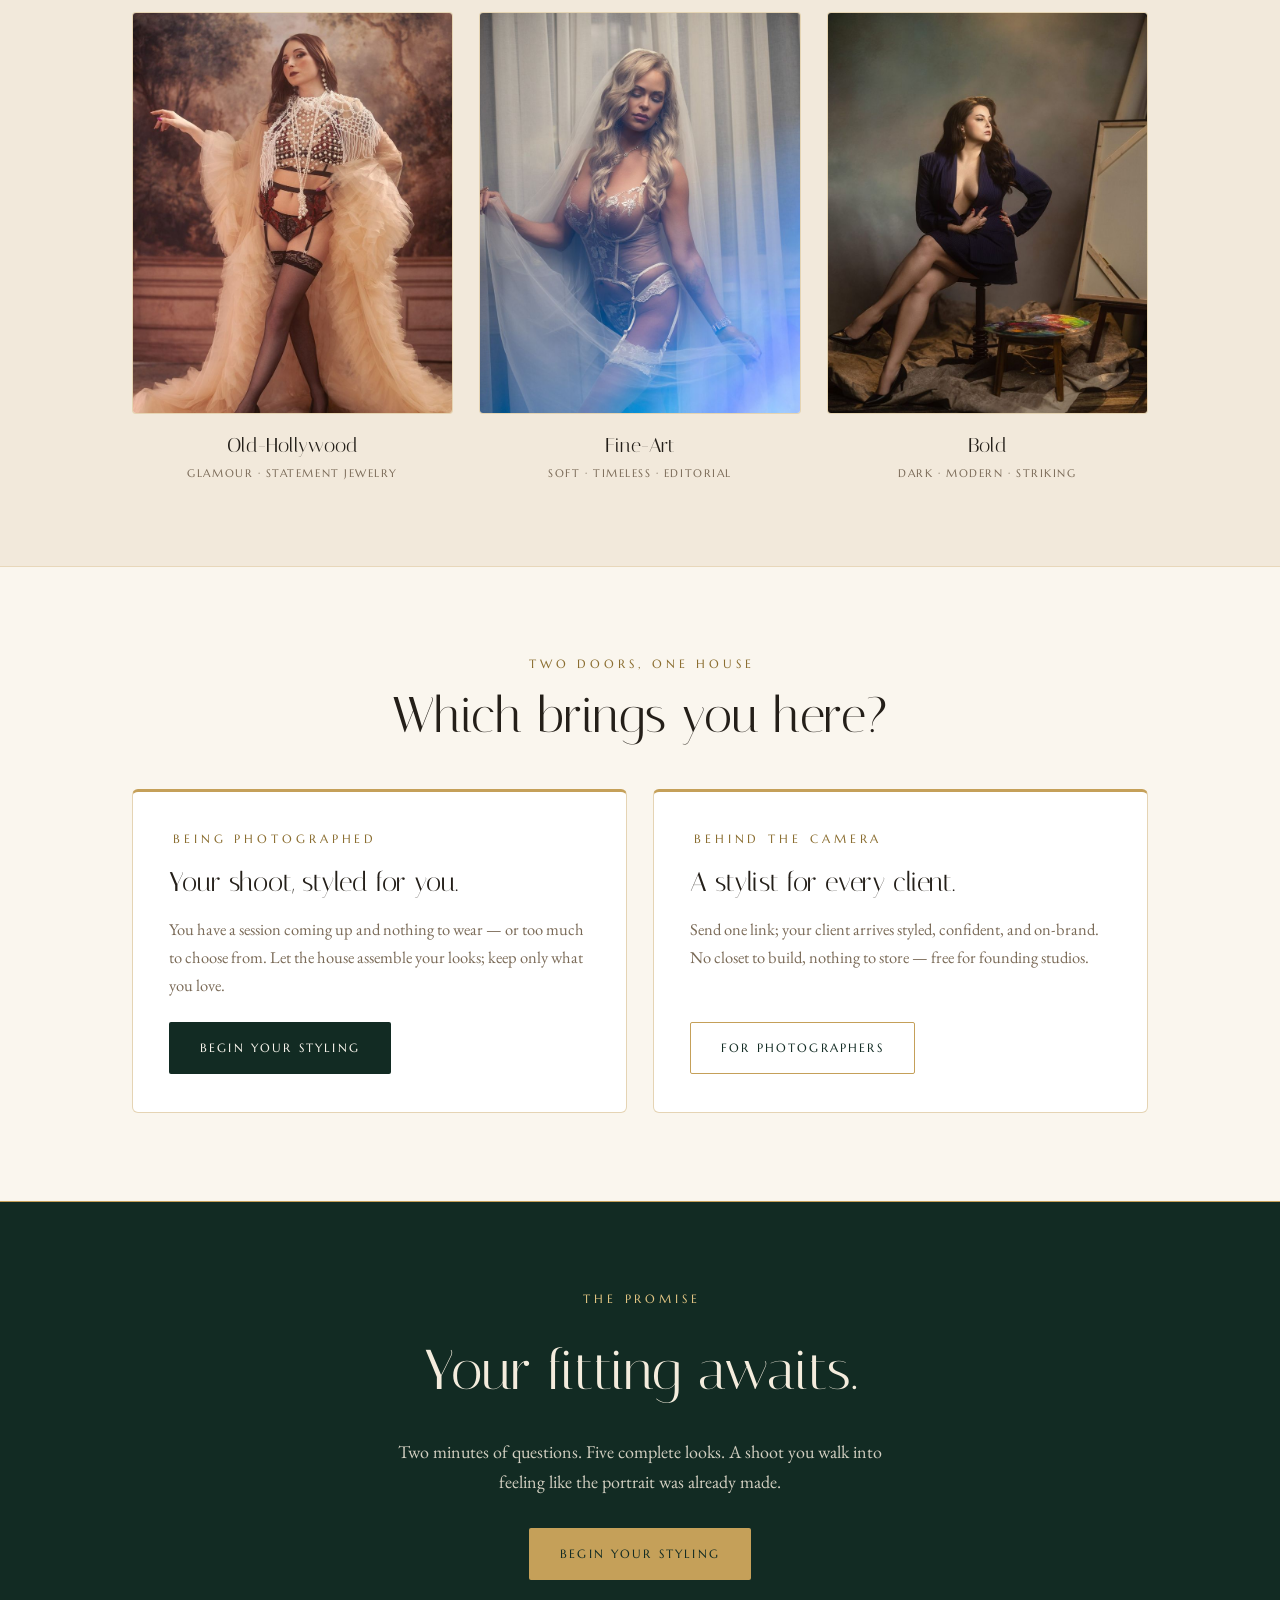
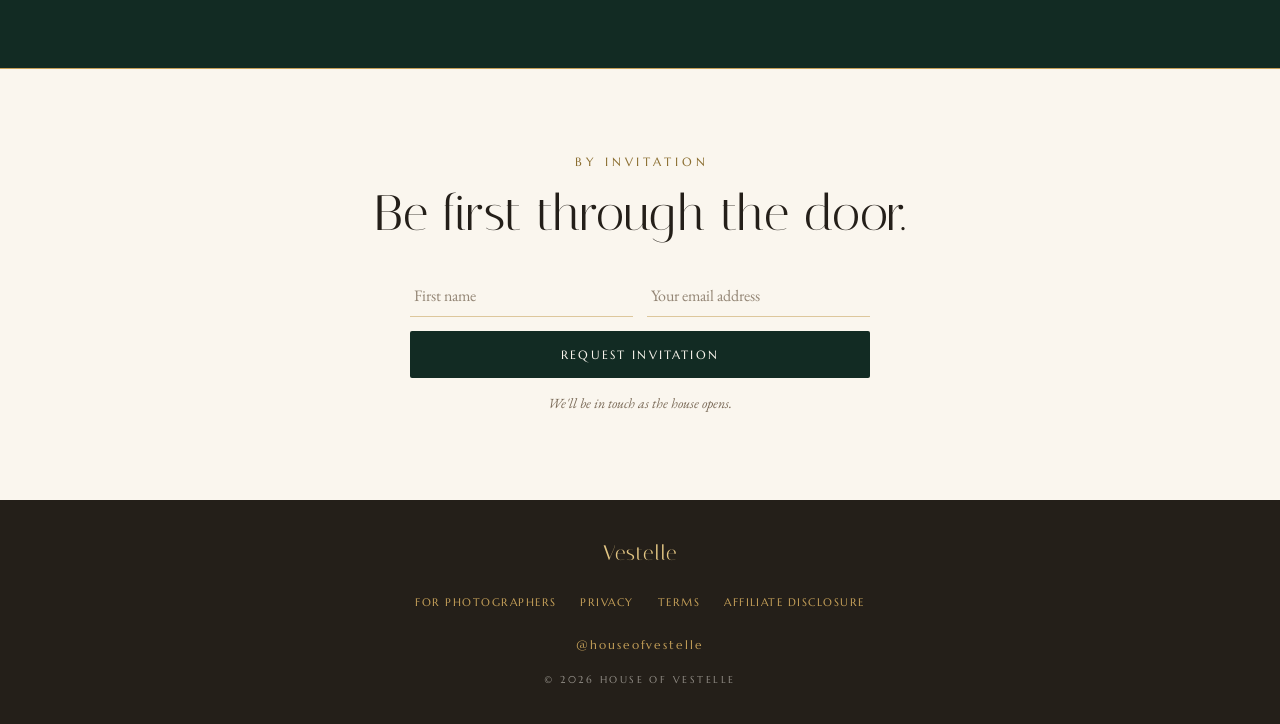
==== commit 9d65d2a9: "Review-panel fixes: form hygiene, a11y, iOS consistency - for-photographers: fix .form.em-cta class " ====
--- a/index.html
+++ b/index.html
@@ -54,7 +54,7 @@
 
   .eyebrow{
     font-family:'Marcellus',serif; font-size:11.5px; letter-spacing:0.34em;
-    text-transform:uppercase; color:var(--gold-lo); padding-left:0.34em;
+    text-transform:uppercase; color:#8A6D2F; padding-left:0.34em; /* AA on ivory */
   }
   h2.sec{ font-family:'Italiana',serif; font-weight:400; font-size:clamp(32px,4.6vw,50px); line-height:1.08; margin:14px 0 0; }
   p.sub{ color:var(--sub); }
@@ -340,8 +340,11 @@
               <input type="text" id="firstName" name="firstName" placeholder="First name" autocomplete="given-name" aria-label="First name">
               <input type="email" id="email" name="email" placeholder="Your email address" autocomplete="email" required aria-label="Your email address">
             </div>
+            <!-- honeypot: humans never see or fill this -->
+            <input type="text" id="company" name="company" tabindex="-1" autocomplete="off" aria-hidden="true" style="position:absolute; left:-9999px; height:0; width:0; border:0; padding:0;">
             <button class="btn" type="submit" id="submit">Request Invitation</button>
           </form>
+          <p class="note" id="emailErr" role="status" aria-live="polite" style="display:none; color:#a4452e;">Please enter a valid email address.</p>
           <p class="note">We'll be in touch as the house opens.</p>
         </div>
       </div>
@@ -371,12 +374,18 @@
     const email = document.getElementById('email');
     const button = document.getElementById('submit');
 
+    const emailErr = document.getElementById('emailErr');
+    email.addEventListener('input', function () {
+      email.style.borderBottomColor = '';
+      emailErr.style.display = 'none';
+    });
     form.addEventListener('submit', async function (e) {
       e.preventDefault();
       const value = email.value.trim();
       if (!value || !/^[^\s@]+@[^\s@]+\.[^\s@]+$/.test(value)) {
         email.focus();
         email.style.borderBottomColor = '#b4544a';
+        emailErr.style.display = 'block';
         return;
       }
       button.disabled = true;
@@ -386,7 +395,11 @@
           method: 'POST',
           headers: { 'Accept': 'application/json', 'Content-Type': 'application/json' },
           keepalive: true,
-          body: JSON.stringify({ email: value, firstName: firstName.value.trim() })
+          body: JSON.stringify({
+            email: value,
+            firstName: firstName.value.trim(),
+            company: document.getElementById('company').value // honeypot
+          })
         });
       } catch (err) { /* never turn a guest away */ }
       window.location.href = '/thank-you/';
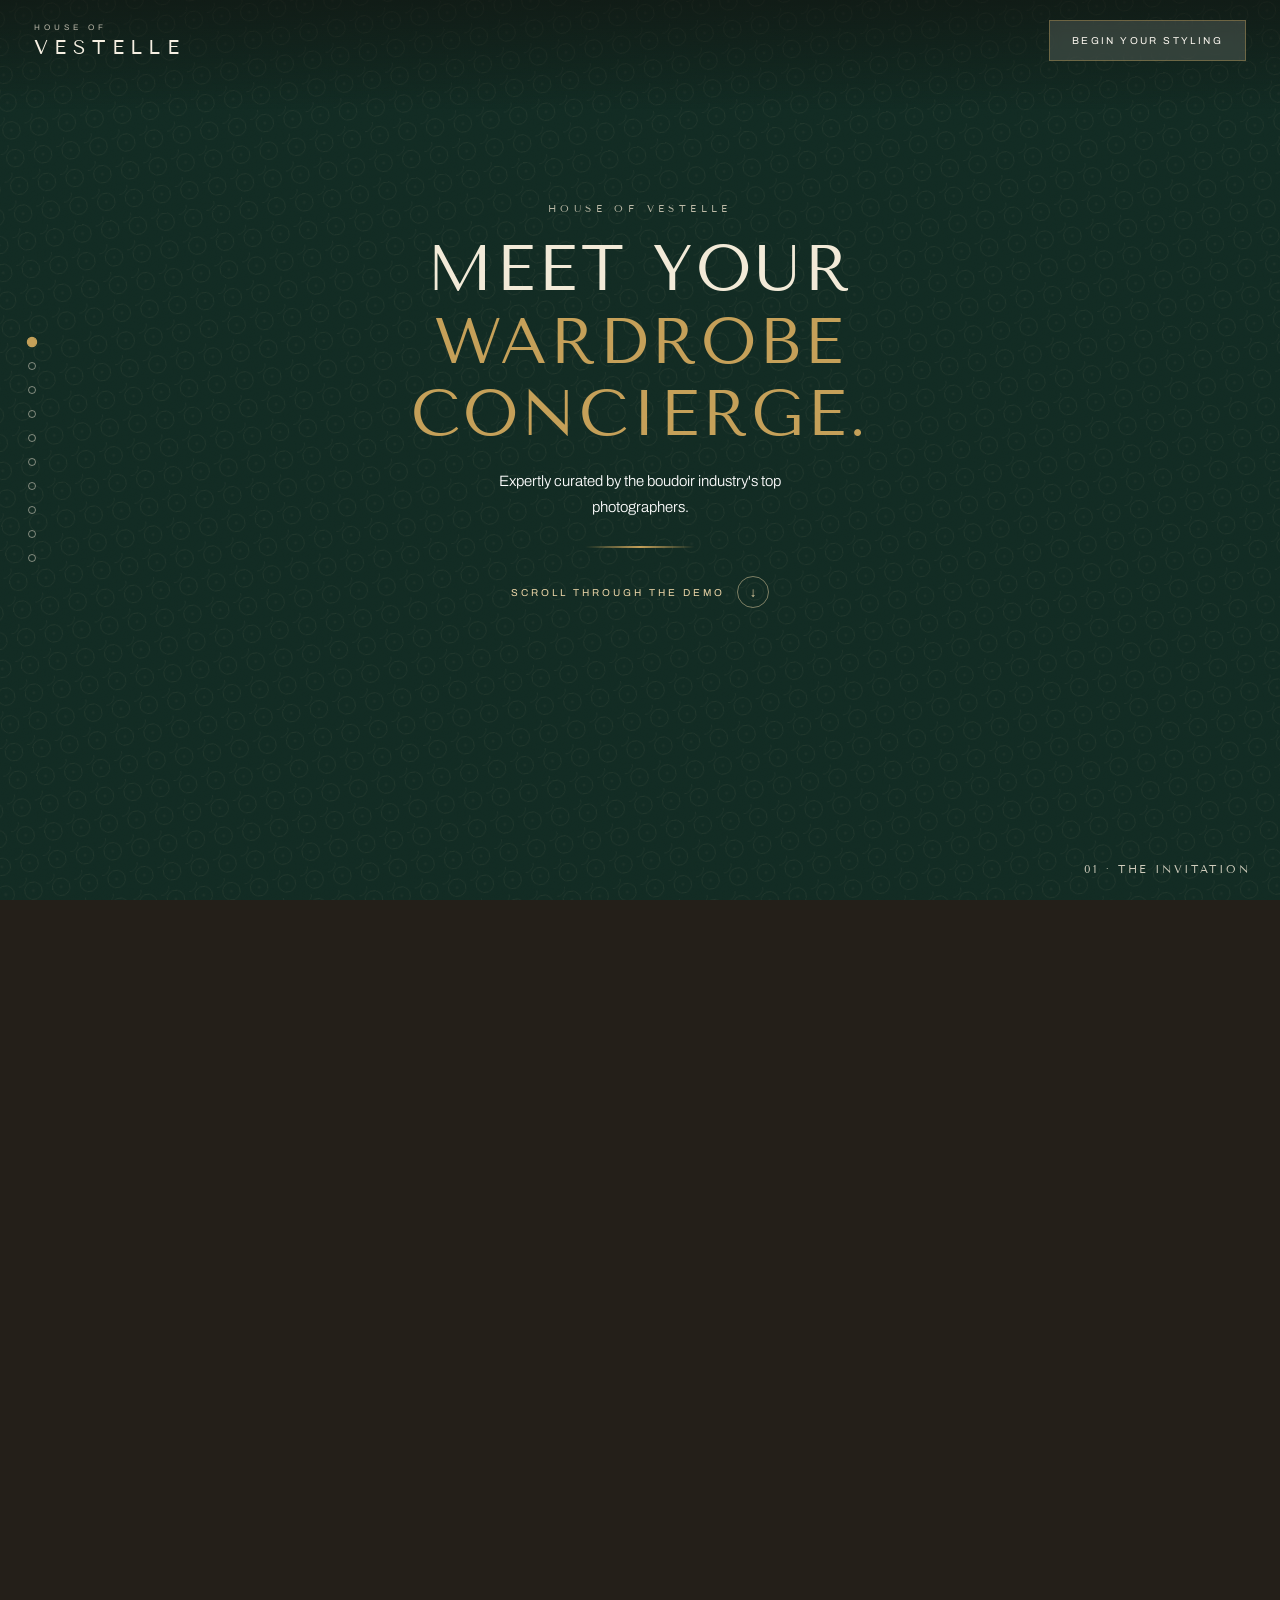
==== commit 3f6e46f8: "Homepage: guided-tour redesign — scroll story with phone-frame demo, emerald lace hero, quiz CTAs Co" ====
--- a/index.html
+++ b/index.html
@@ -1,436 +1,658 @@
 <!DOCTYPE html>
 <html lang="en">
 <head>
-<meta charset="utf-8">
-<meta name="viewport" content="width=device-width, initial-scale=1">
+<meta charset="UTF-8">
+<meta name="viewport" content="width=device-width, initial-scale=1.0">
 <title>House of Vestelle — The wardrobe, curated.</title>
-<meta name="description" content="A private wardrobe stylist for your photo shoot. Answer a two-minute quiz and receive five complete, shoppable looks — curated to your vision, your comfort, your colours.">
+<meta name="description" content="A private wardrobe stylist for your photo shoot. Answer a short quiz and receive five complete, shoppable looks — curated to your vision, your comfort, your colours.">
 <meta name="robots" content="index, follow">
-
-<!-- Open Graph (how the link looks when shared) -->
 <meta property="og:type" content="website">
 <meta property="og:title" content="House of Vestelle — The wardrobe, curated.">
-<meta property="og:description" content="Five complete, shoppable looks for your shoot — styled to you, in about two minutes.">
+<meta property="og:description" content="Five complete, shoppable looks for your shoot — styled to you, in minutes.">
 <meta property="og:url" content="https://houseofvestelle.com">
 <meta property="og:image" content="https://houseofvestelle.com/favicon.png">
-<meta name="theme-color" content="#FAF6EE">
-
+<meta name="theme-color" content="#122b23">
 <link rel="icon" type="image/png" href="/favicon.png">
 <link rel="apple-touch-icon" href="/favicon.png">
-
 <link rel="preconnect" href="https://fonts.googleapis.com">
 <link rel="preconnect" href="https://fonts.gstatic.com" crossorigin>
-<link href="https://fonts.googleapis.com/css2?family=Italiana&family=EB+Garamond:ital,wght@0,400..600;1,400..600&family=Marcellus&display=swap" rel="stylesheet">
-
+<link href="https://fonts.googleapis.com/css2?family=Tenor+Sans&family=Archivo:wght@300;400;500;600&display=swap" rel="stylesheet">
 <style>
-  :root{
-    --ivory:#FAF6EE; --plaster:#F2E9DB; --ink:#241F19; --sub:#7A6A57;
-    --emerald:#122B23; --gold:#C5A059; --gold-lo:#A98740; --gold-hi:#E3C684; --blush:#E7CFC4;
+  :root {
+    --ivory:#faf6ee; --champagne:#f2e9db; --ink:#241f19; --emerald:#122b23; --gold:#c5a059; --blush:#e7cfc4;
+    --ease:cubic-bezier(.22,.75,.25,1);
   }
-  *{ margin:0; padding:0; box-sizing:border-box; }
-  html{ -webkit-text-size-adjust:100%; scroll-behavior:smooth; }
-  body{
-    color:var(--ink);
-    font-family:'EB Garamond',Georgia,serif; font-size:17.5px; line-height:1.7;
-    background:var(--ivory);
-    -webkit-font-smoothing:antialiased; overflow-x:hidden;
-  }
-  /* Champagne-daylight wash on a fixed layer (background-attachment:fixed is
-     janky on iOS Safari and breaks compositing in some captures) */
-  .bgwash{
-    position:fixed; inset:0; z-index:0; pointer-events:none;
-    background:
-      radial-gradient(125% 85% at 50% -12%, #FFFEF9 0%, transparent 55%),
-      radial-gradient(100% 70% at 82% 112%, rgba(231,207,196,0.30) 0%, transparent 58%),
-      radial-gradient(90% 60% at 12% 105%, rgba(197,160,89,0.10) 0%, transparent 60%);
-  }
-
-  /* Limewash grain overlay */
-  .grain{
-    position:fixed; inset:0; z-index:0; pointer-events:none; opacity:0.04;
-    background-image:url("data:image/svg+xml,%3Csvg xmlns='http://www.w3.org/2000/svg' width='220' height='220'%3E%3Cfilter id='n'%3E%3CfeTurbulence type='fractalNoise' baseFrequency='0.9' numOctaves='3' stitchTiles='stitch'/%3E%3C/filter%3E%3Crect width='100%25' height='100%25' filter='url(%23n)'/%3E%3C/svg%3E");
-  }
-  main, nav.bar, footer{ position:relative; z-index:1; }
-
-  .eyebrow{
-    font-family:'Marcellus',serif; font-size:11.5px; letter-spacing:0.34em;
-    text-transform:uppercase; color:#8A6D2F; padding-left:0.34em; /* AA on ivory */
-  }
-  h2.sec{ font-family:'Italiana',serif; font-weight:400; font-size:clamp(32px,4.6vw,50px); line-height:1.08; margin:14px 0 0; }
-  p.sub{ color:var(--sub); }
-  .wrap{ max-width:1080px; margin:0 auto; padding:0 32px; }
-
-  .btn{
-    display:inline-block; cursor:pointer; text-decoration:none;
-    font-family:'Marcellus',serif; font-size:12px; letter-spacing:0.18em; text-transform:uppercase;
-    color:var(--ivory); background:var(--emerald);
-    border:1px solid transparent; border-radius:2px; padding:15px 30px; white-space:nowrap;
-    transition:transform .25s ease, border-color .25s ease, box-shadow .25s ease;
-  }
-  .btn:hover{ transform:translateY(-2px); border-color:var(--gold); box-shadow:0 6px 22px rgba(18,43,35,0.20); }
-  .btn.ghost{ background:transparent; color:var(--emerald); border-color:var(--gold); }
-  .btn.ghost:hover{ background:var(--plaster); }
-
-  /* Nav */
-  nav.bar{
-    position:fixed; top:0; left:0; right:0; z-index:30;
-    display:flex; align-items:center; justify-content:space-between;
-    padding:14px 32px;
-    background:rgba(250,246,238,0.88); backdrop-filter:blur(10px);
-    border-bottom:1px solid rgba(197,160,89,0.25);
-  }
-  nav.bar .wm{ font-family:'Italiana',serif; font-size:23px; letter-spacing:0.05em; color:var(--ink); text-decoration:none; }
-  nav.bar .wm b{ display:block; font-family:'Marcellus',serif; font-weight:400; font-size:8px; letter-spacing:0.34em; text-transform:uppercase; color:var(--gold-lo); margin-bottom:-2px; }
-  nav.bar .links{ display:flex; align-items:center; gap:22px; }
-  nav.bar .links a.txt{
-    font-family:'Marcellus',serif; font-size:11px; letter-spacing:0.16em; text-transform:uppercase;
-    color:var(--ink); text-decoration:none; opacity:0.8; transition:opacity .2s;
-  }
-  nav.bar .links a.txt:hover{ opacity:1; }
-  nav.bar .btn{ padding:11px 20px; }
-
-  /* Hero */
-  .hero{ min-height:92vh; display:flex; flex-direction:column; justify-content:center; align-items:center; text-align:center; padding:130px 28px 70px; }
-  .hero-inner{ position:relative; width:100%; max-width:720px; }
-  .botanical{
-    position:absolute; top:44%; left:50%; transform:translate(-50%,-54%);
-    width:min(560px,116%); height:auto; z-index:-1;
-    color:var(--gold); opacity:0.16; pointer-events:none;
-  }
-  .hero .eyebrow{ margin-bottom:20px; opacity:0; animation:riseIn .8s ease-out .1s forwards; }
-  h1{
-    font-family:'Italiana',serif; font-weight:400;
-    font-size:clamp(58px,12.5vw,120px); line-height:0.96; letter-spacing:0.02em;
-    opacity:0; animation:riseIn .9s ease-out .22s forwards;
-  }
-  .rule{
-    position:relative; overflow:hidden;
-    width:168px; height:2px; margin:28px auto 24px;
-    background:linear-gradient(90deg,transparent,var(--gold-lo) 22%,var(--gold-hi) 50%,var(--gold-lo) 78%,transparent);
-    opacity:0; animation:riseIn .8s ease-out .36s forwards;
-  }
-  .rule::after{
-    content:''; position:absolute; top:0; left:-40%; width:40%; height:100%;
-    background:linear-gradient(90deg,transparent,rgba(255,255,255,0.85),transparent);
-    transform:skewX(-20deg); animation:sweep 1.6s ease-in-out 1.1s 1 both;
-  }
-  .tagline{
-    font-style:italic; font-size:clamp(20px,3.4vw,26px);
-    opacity:0; animation:riseIn .8s ease-out .48s forwards;
-  }
-  .hero .lead{
-    max-width:540px; margin:20px auto 0; color:var(--sub); font-size:18px;
-    opacity:0; animation:riseIn .8s ease-out .58s forwards;
-  }
-  .hero .ctas{
-    display:flex; gap:16px; justify-content:center; flex-wrap:wrap; margin-top:36px;
-    opacity:0; animation:riseIn .8s ease-out .7s forwards;
-  }
-
-  /* How it works (for her) */
-  .how{ padding:88px 0 84px; text-align:center; }
-  .steps{ display:grid; grid-template-columns:repeat(3,1fr); gap:44px; margin-top:52px; text-align:left; }
-  .step .n{ font-family:'Italiana',serif; font-size:48px; color:var(--gold); line-height:1; }
-  .step h3{ font-family:'Marcellus',serif; font-weight:400; font-size:17px; letter-spacing:0.06em; margin:12px 0 8px; }
-  .step p{ font-size:16px; color:var(--sub); }
-
-  /* Looks trio */
-  .show{ padding:84px 0; text-align:center; background:var(--plaster); border-top:1px solid rgba(197,160,89,0.25); border-bottom:1px solid rgba(197,160,89,0.25); }
-  .show .sub{ max-width:560px; margin:14px auto 0; }
-  .cards{ display:grid; grid-template-columns:repeat(3,1fr); gap:26px; margin-top:48px; }
-  .lookcard .ph{ position:relative; border-radius:4px; overflow:hidden; border:1px solid rgba(197,160,89,0.4); aspect-ratio:4/5; background:var(--ivory); }
-  .lookcard .ph img{ position:absolute; inset:0; width:100%; height:100%; object-fit:cover; display:block; }
-  .lookcard .cap{ font-family:'Italiana',serif; font-size:20px; margin-top:14px; }
-  .lookcard .capx{ font-family:'Marcellus',serif; font-size:11px; letter-spacing:0.14em; text-transform:uppercase; color:var(--sub); margin-top:2px; }
-
-  /* Two doors */
-  .doors{ padding:88px 0; }
-  .doors .grid{ display:grid; grid-template-columns:1fr 1fr; gap:26px; margin-top:46px; }
-  .door{
-    background:#fff; border:1px solid rgba(197,160,89,0.45); border-top:3px solid var(--gold);
-    border-radius:6px; padding:38px 36px; text-align:left;
-    display:flex; flex-direction:column; align-items:flex-start;
-  }
-  .door .dt{ font-family:'Italiana',serif; font-size:27px; margin:10px 0 10px; }
-  .door p{ color:var(--sub); font-size:16.5px; flex:1; }
-  .door .btn{ margin-top:22px; }
-
-  /* Jewel band — the one emerald moment */
-  .jewel{
-    background:var(--emerald); color:var(--ivory);
-    border-top:1.5px solid var(--gold); border-bottom:1.5px solid var(--gold);
-    padding:88px 24px; text-align:center;
-  }
-  .jewel .eyebrow{ color:var(--gold-hi); }
-  .jewel h2{ font-family:'Italiana',serif; font-weight:400; font-size:clamp(34px,5vw,56px); color:#F4ECDD; margin:14px 0 0; }
-  .jewel p{ color:rgba(244,236,221,0.85); max-width:520px; margin:18px auto 30px; font-size:18px; }
-  .jewel .btn{ background:var(--gold); color:var(--emerald); }
-  .jewel .btn:hover{ border-color:var(--gold-hi); }
-
-  /* Invitation (pre-launch capture; remove this section at launch) */
-  .invite{ padding:84px 0; text-align:center; }
-  .invite .box{ max-width:460px; margin:34px auto 0; }
-  form#signup{ display:flex; flex-direction:column; gap:14px; }
-  .fields{ display:flex; gap:14px; }
-  input[type=text], input[type=email]{
-    flex:1; min-width:0;
-    font-family:'EB Garamond',serif; font-size:16px; color:var(--ink);
-    background:transparent; border:none; border-bottom:1.5px solid rgba(197,160,89,0.55);
-    padding:10px 4px; outline:none; transition:border-color .25s ease;
-  }
-  input::placeholder{ color:var(--sub); opacity:0.8; }
-  input:focus{ border-bottom-color:var(--gold); }
-  form#signup button{ width:100%; }
-  .note{ margin-top:14px; font-size:14px; font-style:italic; color:var(--sub); }
-
-  /* Footer — dark ink, not emerald (the jewel appears once) */
-  footer{
-    background:var(--ink); color:var(--ivory);
-    text-align:center; padding:36px 24px;
-  }
-  .fwordmark{ font-family:'Italiana',serif; font-size:21px; letter-spacing:0.05em; color:var(--gold-hi); margin-bottom:14px; }
-  .legalnav{ margin-bottom:13px; }
-  .legalnav a{
-    font-family:'Marcellus',serif; font-size:10.5px; letter-spacing:0.14em; text-transform:uppercase;
-    color:var(--gold); text-decoration:none; margin:0 10px; display:inline-block; line-height:1.9;
-    transition:color .25s ease;
-  }
-  .legalnav a:hover{ color:var(--gold-hi); }
-  .social a{ font-family:'Marcellus',serif; font-size:12px; letter-spacing:0.16em; color:var(--gold); text-decoration:none; }
-  .social a:hover{ color:var(--gold-hi); }
-  .copyright{ margin-top:14px; font-family:'Marcellus',serif; font-size:9.5px; letter-spacing:0.26em; text-transform:uppercase; color:rgba(250,246,238,0.5); }
-
-  @keyframes riseIn{ from{ opacity:0; transform:translateY(20px); } to{ opacity:1; transform:translateY(0); } }
-  @keyframes sweep{ from{ left:-40%; } to{ left:140%; } }
-
-  /* Scroll reveal */
-  .rise{ opacity:0; transform:translateY(26px);
-    transition:opacity .85s cubic-bezier(.22,.61,.36,1), transform .85s cubic-bezier(.22,.61,.36,1); }
-  .rise.in{ opacity:1; transform:none; }
-
-  @media (prefers-reduced-motion: reduce){
-    *{ animation:none !important; transition:none !important; }
-    .hero .eyebrow,h1,.rule,.tagline,.hero .lead,.hero .ctas,.rise{ opacity:1; transform:none; }
-    html{ scroll-behavior:auto; }
-  }
-  @media (max-width:880px){
-    .steps,.cards,.doors .grid{ grid-template-columns:1fr; gap:30px; }
-    .wrap{ padding:0 24px; }
-    nav.bar{ padding:12px 20px; } nav.bar .hide{ display:none; }
-    .hero{ padding:118px 24px 56px; }
-  }
-  @media (max-width:520px){
-    .fields{ flex-direction:column; gap:16px; }
-    .hero .ctas{ flex-direction:column; align-items:stretch; }
+  * { margin:0; padding:0; box-sizing:border-box; }
+  body { background:var(--ink); color:var(--ink); font-family:'Archivo',sans-serif; }
+
+  /* ---------- fixed chrome ---------- */
+  .topbar { position:fixed; top:0; left:0; right:0; z-index:60; display:flex; justify-content:space-between; align-items:center; padding:14px 18px; }
+  .topbar::before { content:""; position:absolute; inset:0; height:135%; background:linear-gradient(180deg, rgba(16,13,10,.5), transparent); opacity:0; transition:opacity .5s; pointer-events:none; }
+  body.dark-scene .topbar::before { opacity:1; }
+  .wordmark { position:relative; text-decoration:none; color:var(--ink); transition:color .5s; }
+  .wordmark .a { font-size:8px; letter-spacing:.5em; text-transform:uppercase; color:#8a7c66; transition:color .5s; }
+  .wordmark .b { font-family:'Tenor Sans',sans-serif; font-size:17px; letter-spacing:.32em; text-transform:uppercase; margin-top:3px; }
+  body.dark-scene .wordmark { color:#f6efe2; }
+  body.dark-scene .wordmark .a { color:rgba(242,234,216,.75); }
+  .top-cta { position:relative; font-size:9px; letter-spacing:.24em; text-transform:uppercase; color:var(--ivory); background:var(--emerald); padding:12px 16px; text-decoration:none; transition:all .35s var(--ease); border:1px solid transparent; }
+  body.dark-scene .top-cta { background:rgba(250,246,238,.14); border-color:rgba(197,160,89,.4); backdrop-filter:blur(6px); -webkit-backdrop-filter:blur(6px); }
+  .journeybar { position:fixed; top:0; left:0; right:0; z-index:61; height:2px; }
+  .journeybar i { display:block; height:100%; width:0%; background:linear-gradient(90deg,#d8b477,var(--gold)); transition:width .25s linear; }
+
+  /* tour chip — pinned while the tutorial plays */
+  .tourchip { position:fixed; top:64px; left:50%; transform:translateX(-50%) translateY(-8px); z-index:59; display:flex; align-items:center; gap:10px; white-space:nowrap;
+              font-family:'Tenor Sans',sans-serif; font-size:9px; letter-spacing:.3em; text-transform:uppercase;
+              color:#e9d3a6; background:rgba(20,16,12,.66); border:1px solid rgba(197,160,89,.35); backdrop-filter:blur(8px); -webkit-backdrop-filter:blur(8px);
+              padding:9px 16px; border-radius:999px; opacity:0; pointer-events:none; transition:opacity .45s, transform .45s var(--ease); }
+  .tourchip.show { opacity:1; transform:translateX(-50%) translateY(0); }
+  .tourchip .tcd { display:flex; gap:5px; }
+  .tourchip .tcd i { width:5px; height:5px; border-radius:50%; background:rgba(233,211,166,.28); transition:background .3s; }
+  .tourchip .tcd i.on { background:var(--gold); }
+
+  .stepno { position:fixed; right:16px; bottom:14px; z-index:60; font-family:'Tenor Sans',sans-serif; font-size:10px; letter-spacing:.22em; text-transform:uppercase; color:#8a7c66; transition:color .5s; }
+  .stepno b { font-weight:400; color:var(--ink); transition:color .5s; }
+  body.dark-scene .stepno, body.dark-scene .stepno b { color:rgba(242,234,216,.85); }
+  .rail { display:none; }
+
+  /* ---------- journey ---------- */
+  #journey { position:relative; }
+  .stage { position:sticky; top:0; height:100vh; height:100dvh; overflow:hidden; }
+  .bgtint { position:absolute; inset:0; z-index:0; background:var(--ink); transition:background 1s var(--ease); }
+
+  .scene { position:absolute; inset:0; display:flex; align-items:center; justify-content:center;
+           opacity:0; visibility:hidden; transform:translateY(6vh);
+           transition:opacity .7s var(--ease), transform .7s var(--ease), visibility 0s linear .7s; }
+  .scene.on { opacity:1; visibility:visible; transform:none; transition:opacity .7s var(--ease), transform .7s var(--ease), visibility 0s; }
+  .scene.past { opacity:0; visibility:hidden; transform:translateY(-5vh); }
+
+  /* ---------- lace + grain (hero & finale) ---------- */
+  .lace { position:absolute; inset:-40%; z-index:1; opacity:.08; pointer-events:none;
+          background-image:radial-gradient(circle at 50% 50%, transparent 8px, rgba(233,211,166,.9) 8.6px, transparent 9.4px),
+                           radial-gradient(circle at 0 0, transparent 8px, rgba(233,211,166,.7) 8.6px, transparent 9.4px),
+                           radial-gradient(circle at 14px 14px, rgba(233,211,166,.55) 1.1px, transparent 1.8px);
+          background-size:28px 28px; transform:rotate(-8deg); }
+  .grain { position:absolute; inset:0; z-index:2; opacity:.05; pointer-events:none; mix-blend-mode:overlay;
+           background-image:url("data:image/svg+xml,%3Csvg xmlns='http://www.w3.org/2000/svg' width='140' height='140'%3E%3Cfilter id='n'%3E%3CfeTurbulence type='fractalNoise' baseFrequency='.85' numOctaves='2'/%3E%3C/filter%3E%3Crect width='140' height='140' filter='url(%23n)' opacity='.6'/%3E%3C/svg%3E"); }
+
+  /* ---------- hero — emerald salon, lace, centered ---------- */
+  .s-hero .inner { position:relative; z-index:3; width:100%; text-align:center; padding:80px 26px 0; display:flex; flex-direction:column; align-items:center; }
+  .s-hero .he { font-family:'Tenor Sans',sans-serif; font-size:10px; letter-spacing:.44em; text-transform:uppercase; color:rgba(233,223,201,.8); margin-bottom:18px; }
+  .s-hero h1 { font-family:'Tenor Sans',sans-serif; font-weight:400; font-size:clamp(32px,9vw,64px); line-height:1.14; letter-spacing:.05em; text-transform:uppercase; color:#f2ead8; max-width:14ch; }
+  .s-hero h1 em { font-style:normal; color:var(--gold); }
+  .s-hero .lede { font-size:15px; font-weight:300; line-height:1.7; color:#ffffff; margin-top:18px; max-width:34ch; }
+  .s-hero .goldline { width:110px; height:2px; margin:26px auto 0; background:linear-gradient(90deg,transparent,var(--gold),transparent); }
+  .s-hero .hint { display:inline-flex; align-items:center; gap:12px; margin-top:28px; background:none; border:none; cursor:pointer; }
+  .s-hero .hint .t { font-family:'Archivo',sans-serif; font-size:10px; letter-spacing:.3em; text-transform:uppercase; color:#e9d3a6; }
+  .s-hero .hint .chev { width:32px; height:32px; border:1px solid rgba(233,211,166,.5); border-radius:50%; display:flex; align-items:center; justify-content:center; color:#e9d3a6; animation:bob 2.2s ease-in-out infinite; }
+  @keyframes bob { 0%,100% { transform:translateY(0); } 50% { transform:translateY(6px); } }
+  .s-hero .he, .s-hero h1, .s-hero .lede, .s-hero .hint { opacity:0; transform:translateY(18px); transition:opacity .7s var(--ease), transform .7s var(--ease); }
+  .scene.on .he { transition-delay:.1s; opacity:1; transform:none; }
+  .scene.on h1 { transition-delay:.22s; opacity:1; transform:none; }
+  .scene.on .lede { transition-delay:.34s; opacity:1; transform:none; }
+  .scene.on .hint { transition-delay:.5s; opacity:1; transform:none; }
+
+  /* ---------- title cards (the tour guide speaks) ---------- */
+  .s-title .tcard { position:relative; z-index:3; text-align:center; padding:0 7vw; transform:scale(calc(.95 + .09 * var(--p, 0))); }
+  .s-title .teye { font-family:'Tenor Sans',sans-serif; font-size:10px; letter-spacing:.4em; text-transform:uppercase; color:var(--gold); margin-bottom:18px; }
+  .s-title .ttl { font-family:'Tenor Sans',sans-serif; font-size:clamp(30px,8.6vw,64px); letter-spacing:.05em; text-transform:uppercase; line-height:1.16; color:#f6efe2; }
+  .s-title .ttl em { font-style:normal; color:var(--gold); }
+  .s-title .tsub { margin-top:16px; font-size:13px; font-weight:300; line-height:1.65; color:rgba(255,255,255,.82); }
+  .s-title .trule { width:84px; height:1px; margin:24px auto 0; background:linear-gradient(90deg,transparent,var(--gold),transparent); }
+
+  /* ---------- the phone ---------- */
+  .s-phone { flex-direction:column; gap:0; }
+  .phonewrap { position:relative; z-index:3; transform:scale(calc(.96 + .04 * var(--p,0))); }
+  .phone { position:relative; width:min(76vw, 320px); height:min(72vh, 660px); border-radius:44px;
+           background:#17130e; border:1px solid rgba(197,160,89,.55); box-shadow:0 40px 90px rgba(0,0,0,.55), inset 0 0 0 6px #17130e, inset 0 0 0 7px rgba(197,160,89,.25);
+           padding:14px; }
+  .phone::before { content:""; position:absolute; top:15px; left:50%; transform:translateX(-50%); width:86px; height:20px; border-radius:999px; background:#17130e; z-index:6; }
+  .screen { position:relative; width:100%; height:100%; border-radius:32px; overflow:hidden; background:var(--ivory); }
+  .apphead { position:absolute; top:0; left:0; right:0; z-index:5; display:flex; flex-direction:column; align-items:center; gap:6px; padding:30px 14px 10px; background:linear-gradient(180deg, var(--ivory) 74%, transparent); }
+  .apphead .aw { font-family:'Tenor Sans',sans-serif; font-size:10px; letter-spacing:.3em; text-transform:uppercase; color:var(--ink); }
+  .apphead .abar { width:100%; height:2px; background:rgba(197,160,89,.22); position:relative; overflow:hidden; border-radius:2px; }
+  .apphead .abar i { position:absolute; inset:0 auto 0 0; width:20%; background:linear-gradient(90deg,#d8b477,var(--gold)); transition:width .6s var(--ease); }
+
+  .appscr { position:absolute; inset:0; padding:64px 16px 18px; display:flex; flex-direction:column;
+            transform:translateX(100%); transition:transform .55s var(--ease); background:var(--ivory); }
+  .appscr.cur { transform:translateX(0); }
+  .appscr.prev { transform:translateX(-100%); }
+  .appscr .aq { font-family:'Tenor Sans',sans-serif; font-size:15px; letter-spacing:.1em; text-transform:uppercase; line-height:1.3; margin-bottom:4px; }
+  .appscr .aqs { font-size:9px; letter-spacing:.22em; text-transform:uppercase; color:#8a7346; margin-bottom:12px; }
+
+  /* quiz screens */
+  .mgrid { display:grid; grid-template-columns:1fr 1fr; gap:10px; flex:1; align-content:start; }
+  .mcard { position:relative; border:1px solid rgba(197,160,89,.35); background:#fffdf9; padding:6px 6px 8px; transition:all .35s var(--ease); }
+  .mcard .mi { height:92px; overflow:hidden; }
+  .mcard .mi img { width:100%; height:100%; object-fit:cover; object-position:center 14%; filter:saturate(.92); }
+  .mcard .mt { font-family:'Tenor Sans',sans-serif; font-size:9px; letter-spacing:.18em; text-transform:uppercase; text-align:center; margin-top:7px; }
+  .mcard.sel { border-color:var(--emerald); box-shadow:0 0 0 2px var(--emerald), 0 10px 22px rgba(18,43,35,.18); }
+  .mcard .mchk { position:absolute; top:8px; right:8px; width:20px; height:20px; border-radius:50%; background:var(--emerald); color:var(--ivory); font-size:10px; display:flex; align-items:center; justify-content:center; opacity:0; transform:scale(.4); transition:all .3s var(--ease); }
+  .mcard.sel .mchk { opacity:1; transform:scale(1); }
+
+  .swgrid { display:grid; grid-template-columns:1fr 1fr; gap:10px; flex:1; align-content:start; }
+  .swatch { position:relative; height:96px; border:1px solid rgba(36,31,25,.18); display:flex; align-items:flex-end; padding:8px; transition:all .35s var(--ease); }
+  .swatch .st { font-family:'Tenor Sans',sans-serif; font-size:9px; letter-spacing:.2em; text-transform:uppercase; }
+  .swatch.w1 { background:var(--champagne); } .swatch.w1 .st { color:#7a6a4f; }
+  .swatch.w2 { background:var(--blush); } .swatch.w2 .st { color:#7d5f52; }
+  .swatch.w3 { background:var(--emerald); } .swatch.w3 .st { color:rgba(242,234,216,.9); }
+  .swatch.w4 { background:var(--ink); } .swatch.w4 .st { color:rgba(242,234,216,.8); }
+  .swatch.sel { box-shadow:0 0 0 2px var(--gold), 0 10px 22px rgba(36,31,25,.2); }
+  .swatch .mchk { position:absolute; top:8px; right:8px; width:20px; height:20px; border-radius:50%; background:var(--gold); color:#fffdf9; font-size:10px; display:flex; align-items:center; justify-content:center; opacity:0; transform:scale(.4); transition:all .3s var(--ease); }
+  .swatch.sel .mchk { opacity:1; transform:scale(1); }
+
+  .dlist { display:flex; flex-direction:column; gap:10px; flex:1; justify-content:flex-start; }
+  .drow { position:relative; border:1px solid rgba(197,160,89,.4); padding:14px 12px; transition:all .35s var(--ease); }
+  .drow .dt { font-family:'Tenor Sans',sans-serif; font-size:13px; letter-spacing:.16em; text-transform:uppercase; }
+  .drow .dd { font-size:8px; letter-spacing:.18em; text-transform:uppercase; color:#8a7c66; margin-top:4px; }
+  .drow.sel { border-color:var(--emerald); background:rgba(18,43,35,.06); box-shadow:0 0 0 2px var(--emerald); }
+  .drow .mchk { position:absolute; top:50%; right:12px; transform:translateY(-50%) scale(.4); width:20px; height:20px; border-radius:50%; background:var(--emerald); color:var(--ivory); font-size:10px; display:flex; align-items:center; justify-content:center; opacity:0; transition:all .3s var(--ease); }
+  .drow.sel .mchk { opacity:1; transform:translateY(-50%) scale(1); }
+
+  /* look rows inside phone */
+  .lrows { display:flex; flex-direction:column; gap:8px; flex:1; }
+  .lrow { position:relative; display:flex; align-items:center; gap:10px; background:#fffdf9; border:1px solid rgba(197,160,89,.32); padding:7px 9px;
+          opacity:0; transform:translateX(-16px); transition:opacity .45s var(--ease), transform .45s var(--ease); }
+  .lrow.deal { opacity:1; transform:none; }
+  .lrow .li { flex:none; width:44px; height:52px; display:flex; align-items:center; justify-content:center; }
+  .lrow .li img { max-width:100%; max-height:100%; object-fit:contain; mix-blend-mode:multiply; transition:opacity .25s; }
+  .lrow .ln .a { font-family:'Tenor Sans',sans-serif; font-size:10px; letter-spacing:.14em; text-transform:uppercase; }
+  .lrow .ln .b { font-size:8px; letter-spacing:.14em; text-transform:uppercase; color:#8a7c66; margin-top:2px; }
+  .lrow.swapping .li img { animation:swapout .6s var(--ease); }
+  @keyframes swapout { 0% { opacity:1; transform:translateX(0); } 45% { opacity:0; transform:translateX(-14px); } 55% { opacity:0; transform:translateX(14px); } 100% { opacity:1; transform:translateX(0); } }
+  .lrow .lswp { position:relative; margin-left:auto; flex:none; font-size:7px; letter-spacing:.16em; text-transform:uppercase; border:1px solid rgba(36,31,25,.32); border-radius:999px; padding:6px 10px; background:#fffdf9; transition:all .3s; }
+  .lrow.hov { border-color:var(--gold); box-shadow:0 8px 18px rgba(36,31,25,.12); }
+  .lrow.hov .lswp { background:var(--emerald); border-color:var(--emerald); color:var(--ivory); }
+  .lstat { font-family:'Tenor Sans',sans-serif; font-size:9px; letter-spacing:.2em; text-transform:uppercase; color:#8a7346; min-height:14px; margin-bottom:8px; transition:opacity .3s; }
+  .lshim { height:2px; background:rgba(197,160,89,.2); position:relative; overflow:hidden; margin-bottom:10px; border-radius:2px; }
+  .lshim i { position:absolute; top:0; bottom:0; width:36%; background:linear-gradient(90deg, transparent, var(--gold), transparent); animation:sweep 1.5s linear infinite; }
+  @keyframes sweep { from { left:-40%; } to { left:110%; } }
+  .lfoot { display:flex; justify-content:space-between; align-items:baseline; margin-top:8px; opacity:0; transform:translateY(8px); transition:all .45s var(--ease); }
+  .lfoot.deal { opacity:1; transform:none; }
+  .lfoot .a { font-family:'Tenor Sans',sans-serif; font-size:11px; letter-spacing:.14em; text-transform:uppercase; }
+  .lfoot .b { font-size:8px; letter-spacing:.2em; text-transform:uppercase; color:#8a7346; }
+
+  /* cart screen */
+  .cbar { position:relative; display:flex; align-items:center; gap:10px; margin-top:10px; }
+  .cbtn { position:relative; flex:1; font-family:'Archivo',sans-serif; font-size:8px; letter-spacing:.2em; text-transform:uppercase; color:var(--ivory); background:var(--emerald); border:none; padding:12px 8px; transition:all .3s var(--ease); }
+  .cbtn.done { background:var(--gold); color:var(--ink); }
+  .cic { position:relative; flex:none; width:38px; height:38px; border:1px solid rgba(36,31,25,.3); border-radius:50%; display:flex; align-items:center; justify-content:center; background:#fffdf9; }
+  .cic svg { width:15px; height:15px; stroke:var(--ink); }
+  .cic .badge { position:absolute; top:-6px; right:-6px; min-width:17px; height:17px; border-radius:999px; background:var(--emerald); color:var(--ivory); font-size:8px; font-weight:600; display:flex; align-items:center; justify-content:center; padding:0 4px; transition:transform .25s var(--ease); }
+  .cic .badge.pop { transform:scale(1.3); }
+  #cartscr .lrow { transition:opacity .45s var(--ease), transform .55s cubic-bezier(.3,.6,.3,1); }
+  #cartscr .lrow.flown { transform:translate(var(--fx), var(--fy)) scale(.1); opacity:.08; }
+  .cmsg { margin-top:10px; font-family:'Tenor Sans',sans-serif; font-size:8px; letter-spacing:.18em; text-transform:uppercase; color:#8a7346; opacity:0; transform:translateY(6px); transition:all .4s var(--ease); min-height:12px; }
+  .cmsg.show { opacity:1; transform:none; }
+
+  /* ghost fingertip */
+  .finger { position:absolute; z-index:20; width:34px; height:34px; margin:-17px 0 0 -17px; border-radius:50%; pointer-events:none;
+            background:radial-gradient(circle, rgba(255,255,255,.95) 0%, rgba(255,253,249,.55) 48%, rgba(255,253,249,.08) 74%);
+            border:1.5px solid rgba(197,160,89,.95);
+            box-shadow:0 4px 14px rgba(0,0,0,.45), inset 0 0 6px rgba(197,160,89,.5); opacity:0;
+            transition:left .65s var(--ease), top .65s var(--ease), opacity .35s, transform .2s var(--ease); }
+  .finger.show { opacity:1; }
+  .finger.tapping { transform:scale(.72); }
+  .finger::after { content:""; position:absolute; inset:-7px; border-radius:50%; border:1.5px solid rgba(197,160,89,.85); opacity:0; }
+  .finger.tapping::after { animation:fring .5s ease-out; }
+  @keyframes fring { 0% { opacity:.9; transform:scale(.5); } 100% { opacity:0; transform:scale(1.25); } }
+
+  /* caption under the phone */
+  .phonecap { position:relative; z-index:3; margin-top:16px; text-align:center; font-family:'Tenor Sans',sans-serif; font-size:10px; letter-spacing:.26em; text-transform:uppercase; color:rgba(242,234,216,.85); min-height:16px; transition:opacity .4s; padding:0 24px; }
+
+  /* ---------- finale ---------- */
+  .s-fin .inner { position:relative; z-index:3; text-align:center; padding:0 24px; }
+  .s-fin .fe { font-family:'Tenor Sans',sans-serif; font-size:10px; letter-spacing:.44em; text-transform:uppercase; color:rgba(233,223,201,.75); margin-bottom:18px; }
+  .s-fin h2 { font-family:'Tenor Sans',sans-serif; font-weight:400; font-size:clamp(30px,8vw,56px); letter-spacing:.05em; text-transform:uppercase; line-height:1.14; color:#f2ead8; }
+  .s-fin h2 em { font-style:normal; color:var(--gold); }
+  .s-fin p { color:rgba(233,223,201,.8); font-size:13px; font-weight:300; line-height:1.65; margin:16px auto 0; max-width:40ch; }
+  .fin-cta { display:inline-block; margin-top:32px; font-size:11px; letter-spacing:.28em; text-transform:uppercase; color:var(--ink); background:linear-gradient(135deg,#e9d3a6,var(--gold)); padding:18px 38px; text-decoration:none; }
+  .fin-links { position:absolute; bottom:42px; left:0; right:0; z-index:3; display:flex; flex-wrap:wrap; justify-content:center; gap:8px 18px; padding:0 20px; }
+  .fin-links a { font-size:9px; letter-spacing:.24em; text-transform:uppercase; color:rgba(233,223,201,.55); text-decoration:none; transition:color .3s; }
+  .fin-links a:hover { color:var(--gold); }
+  .fin-foot { position:absolute; bottom:16px; left:0; right:0; text-align:center; font-size:8px; letter-spacing:.36em; text-transform:uppercase; color:rgba(233,223,201,.45); z-index:3; }
+
+  .switch { position:fixed; right:12px; bottom:44px; z-index:60; display:flex; gap:5px; background:rgba(250,246,238,.92); border:1px solid rgba(197,160,89,.45); border-radius:999px; padding:5px; }
+  .switch a { font-size:10px; color:#5c5245; text-decoration:none; padding:6px 10px; border-radius:999px; }
+  .switch a.on, .switch a:hover { background:rgba(197,160,89,.28); color:var(--ink); }
+
+  /* ---------- desktop ---------- */
+  @media (min-width:941px) {
+    .topbar { padding:20px 34px; }
+    .wordmark .b { font-size:20px; }
+    .top-cta { font-size:10px; padding:14px 22px; }
+    .tourchip { top:78px; font-size:10px; }
+    .rail { display:flex; position:fixed; left:28px; top:50%; transform:translateY(-50%); z-index:60; flex-direction:column; gap:16px; }
+    .rail .dot { width:8px; height:8px; border-radius:50%; border:1px solid rgba(242,234,216,.5); cursor:pointer; transition:all .4s var(--ease); position:relative; }
+    body:not(.dark-scene) .rail .dot { border-color:rgba(36,31,25,.4); }
+    .rail .dot.on { background:var(--gold); border-color:var(--gold); transform:scale(1.3); }
+    .rail .dot .tip { position:absolute; left:18px; top:50%; transform:translateY(-50%); white-space:nowrap; font-size:9px; letter-spacing:.28em; text-transform:uppercase; color:#8a7c66; opacity:0; transition:opacity .3s; }
+    .rail .dot:hover .tip { opacity:1; }
+    .s-hero .inner { padding:0 8vw 90px; }
+    .s-hero h1 { max-width:16ch; }
+    .phone { width:340px; height:690px; }
+    .stepno { right:30px; bottom:24px; font-size:11px; }
+    .switch { bottom:60px; right:16px; }
   }
 </style>
 </head>
 <body>
-  <div class="bgwash"></div>
-  <div class="grain"></div>
-
-  <nav class="bar">
-    <a class="wm" href="/"><b>House of</b>Vestelle</a>
-    <div class="links">
-      <a class="txt hide" href="/for-photographers/">For photographers</a>
-      <a class="btn" href="https://app.houseofvestelle.com">Begin your styling</a>
+
+  <div class="journeybar"><i id="jbar"></i></div>
+  <div class="topbar">
+    <a class="wordmark" href="/"><div class="a">House of</div><div class="b">Vestelle</div></a>
+    <a class="top-cta" href="https://app.houseofvestelle.com">Begin Your Styling</a>
+  </div>
+  <div class="tourchip" id="tourchip"><span>How it works</span><span class="tcd"><i></i><i></i><i></i><i></i></span><span id="tcn">Step 1 of 4</span></div>
+  <nav class="rail" id="rail"></nav>
+  <div class="stepno" id="stepno"><b>·</b></div>
+
+  <div id="journey">
+    <div class="stage">
+      <div class="bgtint" id="bgtint"></div>
+
+      <!-- 0 · HERO -->
+      <section class="scene s-hero" data-w="1.05" data-name="welcome" data-step="The Invitation" data-dark="1" data-bg="#122b23">
+        <div class="lace"></div>
+        <div class="grain"></div>
+        <div class="inner">
+          <div class="he">House of Vestelle</div>
+          <h1>Meet your <em>wardrobe concierge.</em></h1>
+          <p class="lede">Expertly curated by the boudoir industry's top photographers.</p>
+          <div class="goldline"></div>
+          <button class="hint" id="seeHow"><span class="t">Scroll through the demo</span><span class="chev">↓</span></button>
+        </div>
+      </section>
+
+      <!-- 1 · TITLE — step 1 -->
+      <section class="scene s-title" data-w="0.8" data-name="step one" data-step="How It Works" data-dark="1" data-bg="#17130e" data-tour="1">
+        <div class="tcard">
+          <div class="teye">Step One</div>
+          <div class="ttl">First, you'll tell us <em>your vision.</em></div>
+          <div class="tsub">Mood, colors, how daring — seven minutes, no typing.</div>
+          <div class="trule"></div>
+        </div>
+      </section>
+
+      <!-- 2 · PHONE — quiz -->
+      <section class="scene s-phone" data-w="2.7" data-name="the quiz" data-step="How It Works" data-dark="1" data-bg="#1b1610" data-tour="1">
+        <div class="phonewrap">
+          <div class="phone"><div class="screen">
+            <div class="apphead"><div class="aw">House of Vestelle</div><div class="abar"><i id="qbar" style="width:18%"></i></div></div>
+
+            <div class="appscr cur" id="scrMood">
+              <div class="aq">Which mood should the camera find?</div>
+              <div class="aqs">Question 4 of 12</div>
+              <div class="mgrid">
+                <div class="mcard" id="m1"><div class="mi"><img src="img/ladder.jpg" alt=""></div><div class="mt">Fine Art</div><div class="mchk">✓</div></div>
+                <div class="mcard" id="m2"><div class="mi"><img src="img/seated.jpg" alt=""></div><div class="mt">Golden Hour</div><div class="mchk">✓</div></div>
+                <div class="mcard" id="m3"><div class="mi"><img src="img/cowboy.jpg" alt=""></div><div class="mt">Untamed</div><div class="mchk">✓</div></div>
+                <div class="mcard" id="m4"><div class="mi"><img src="img/furcoat.jpg" alt=""></div><div class="mt">Old Hollywood</div><div class="mchk">✓</div></div>
+              </div>
+            </div>
+
+            <div class="appscr" id="scrColors">
+              <div class="aq">Which colors do you love to wear?</div>
+              <div class="aqs">Question 5 of 12 · pick two</div>
+              <div class="swgrid">
+                <div class="swatch w1" id="w1"><span class="st">Champagne</span><div class="mchk">✓</div></div>
+                <div class="swatch w2" id="w2"><span class="st">Blush</span><div class="mchk">✓</div></div>
+                <div class="swatch w3" id="w3"><span class="st">Emerald</span><div class="mchk">✓</div></div>
+                <div class="swatch w4" id="w4"><span class="st">Noir</span><div class="mchk">✓</div></div>
+              </div>
+            </div>
+
+            <div class="appscr" id="scrDaring">
+              <div class="aq">How much skin will we show?</div>
+              <div class="aqs">Question 6 of 12</div>
+              <div class="dlist">
+                <div class="drow" id="d1"><div class="dt">Suggested</div><div class="dd">Implied · Artful · Covered</div><div class="mchk">✓</div></div>
+                <div class="drow" id="d2"><div class="dt">Classic</div><div class="dd">Lingerie · Timeless</div><div class="mchk">✓</div></div>
+                <div class="drow" id="d3"><div class="dt">Daring</div><div class="dd">Bold · Bare · Yours</div><div class="mchk">✓</div></div>
+              </div>
+            </div>
+
+            <div class="finger" id="fingerQuiz"></div>
+          </div></div>
+        </div>
+        <div class="phonecap" id="capQuiz">You tap — the House listens</div>
+      </section>
+
+      <!-- 3 · TITLE — step 2 -->
+      <section class="scene s-title" data-w="0.7" data-name="step two" data-step="How It Works" data-dark="1" data-bg="#17130e" data-tour="2">
+        <div class="tcard">
+          <div class="teye">Step Two</div>
+          <div class="ttl">Then five pieces arrive — <em>styled to your answers.</em></div>
+          <div class="tsub">Base, layer, jewel, detail, finish. A complete look, not a shopping list.</div>
+          <div class="trule"></div>
+        </div>
+      </section>
+
+      <!-- 4 · PHONE — curation -->
+      <section class="scene s-phone" data-w="1.7" data-name="the curation" data-step="How It Works" data-dark="1" data-bg="#1b1610" data-tour="2">
+        <div class="phonewrap">
+          <div class="phone"><div class="screen">
+            <div class="apphead"><div class="aw">House of Vestelle</div><div class="abar"><i style="width:64%"></i></div></div>
+            <div class="appscr cur" id="scrCur">
+              <div class="aq">Composing your edit</div>
+              <div class="lstat" id="curstat">Reading your palette…</div>
+              <div class="lshim"><i></i></div>
+              <div class="lrows" id="currows">
+                <div class="lrow"><div class="li"><img src="https://m.media-amazon.com/images/I/61nvgI66PeL._AC_SL500_.jpg" alt=""></div><div class="ln"><div class="a">The Base</div><div class="b">Mesh bodysuit</div></div></div>
+                <div class="lrow"><div class="li"><img src="https://m.media-amazon.com/images/I/717MWqeNvlL._AC_SL500_.jpg" alt=""></div><div class="ln"><div class="a">The Layer</div><div class="b">Faux-fur shawl</div></div></div>
+                <div class="lrow"><div class="li"><img src="https://m.media-amazon.com/images/I/71amd1AXSYL._AC_SL500_.jpg" alt=""></div><div class="ln"><div class="a">The Jewel</div><div class="b">Crystal choker</div></div></div>
+                <div class="lrow"><div class="li"><img src="https://m.media-amazon.com/images/I/71AMKkANwlL._AC_SL500_.jpg" alt=""></div><div class="ln"><div class="a">The Detail</div><div class="b">Drop earrings</div></div></div>
+                <div class="lrow"><div class="li"><img src="https://m.media-amazon.com/images/I/51vcK1NHzSL._AC_SL500_.jpg" alt=""></div><div class="ln"><div class="a">The Finish</div><div class="b">D'orsay pumps</div></div></div>
+              </div>
+              <div class="lfoot" id="curfoot"><div class="a">The Gilded Hour</div><div class="b">Complete · Shoppable</div></div>
+            </div>
+          </div></div>
+        </div>
+        <div class="phonecap" id="capCur">Watch your look come together</div>
+      </section>
+
+      <!-- 5 · TITLE — step 3 -->
+      <section class="scene s-title" data-w="0.7" data-name="step three" data-step="How It Works" data-dark="1" data-bg="#17130e" data-tour="3">
+        <div class="tcard">
+          <div class="teye">Step Three</div>
+          <div class="ttl">Not quite you? <em>Swap anything.</em></div>
+          <div class="tsub">One tap trades any piece — the look re-styles itself around your choice.</div>
+          <div class="trule"></div>
+        </div>
+      </section>
+
+      <!-- 6 · PHONE — swap -->
+      <section class="scene s-phone" data-w="1.7" data-name="the tweak" data-step="How It Works" data-dark="1" data-bg="#1b1610" data-tour="3">
+        <div class="phonewrap">
+          <div class="phone"><div class="screen">
+            <div class="apphead"><div class="aw">House of Vestelle</div><div class="abar"><i style="width:82%"></i></div></div>
+            <div class="appscr cur" id="scrSwap">
+              <div class="aq">Your look, your call</div>
+              <div class="aqs">Look 01 · The Gilded Hour</div>
+              <div class="lrows">
+                <div class="lrow deal"><div class="li"><img src="https://m.media-amazon.com/images/I/61nvgI66PeL._AC_SL500_.jpg" alt=""></div><div class="ln"><div class="a">The Base</div><div class="b">Mesh bodysuit</div></div><div class="lswp">Swap</div></div>
+                <div class="lrow deal" id="swShawl"><div class="li"><img id="swShawlImg" src="https://m.media-amazon.com/images/I/717MWqeNvlL._AC_SL500_.jpg" alt=""></div><div class="ln"><div class="a">The Layer</div><div class="b" id="swShawlDesc">Faux-fur shawl</div></div><div class="lswp" id="pillShawl">Swap</div></div>
+                <div class="lrow deal"><div class="li"><img src="https://m.media-amazon.com/images/I/71amd1AXSYL._AC_SL500_.jpg" alt=""></div><div class="ln"><div class="a">The Jewel</div><div class="b">Crystal choker</div></div><div class="lswp">Swap</div></div>
+                <div class="lrow deal" id="swHeels"><div class="li"><img id="swHeelsImg" src="https://m.media-amazon.com/images/I/51vcK1NHzSL._AC_SL500_.jpg" alt=""></div><div class="ln"><div class="a">The Finish</div><div class="b" id="swHeelsDesc">D'orsay pumps</div></div><div class="lswp" id="pillHeels">Swap</div></div>
+              </div>
+            </div>
+            <div class="finger" id="fingerSwap"></div>
+          </div></div>
+        </div>
+        <div class="phonecap" id="capSwap">One tap — a softer fur, a bolder heel</div>
+      </section>
+
+      <!-- 7 · TITLE — step 4 -->
+      <section class="scene s-title" data-w="0.7" data-name="step four" data-step="How It Works" data-dark="1" data-bg="#17130e" data-tour="4">
+        <div class="tcard">
+          <div class="teye">Step Four</div>
+          <div class="ttl">One tap puts the <em>whole look</em> in your cart.</div>
+          <div class="tsub">Every piece, delivered to your door before the session.</div>
+          <div class="trule"></div>
+        </div>
+      </section>
+
+      <!-- 8 · PHONE — cart -->
+      <section class="scene s-phone" data-w="1.7" data-name="the cart" data-step="How It Works" data-dark="1" data-bg="#1b1610" data-tour="4">
+        <div class="phonewrap">
+          <div class="phone"><div class="screen">
+            <div class="apphead"><div class="aw">House of Vestelle</div><div class="abar"><i style="width:100%"></i></div></div>
+            <div class="appscr cur" id="cartscr">
+              <div class="aq">The Gilded Hour</div>
+              <div class="aqs">5 pieces · ready</div>
+              <div class="lrows">
+                <div class="lrow deal"><div class="li"><img src="https://m.media-amazon.com/images/I/61nvgI66PeL._AC_SL500_.jpg" alt=""></div><div class="ln"><div class="a">The Base</div><div class="b">Mesh bodysuit</div></div></div>
+                <div class="lrow deal"><div class="li"><img src="https://m.media-amazon.com/images/I/7190pVIu-AL._AC_SL500_.jpg" alt=""></div><div class="ln"><div class="a">The Layer</div><div class="b">Bridal fur wrap</div></div></div>
+                <div class="lrow deal"><div class="li"><img src="https://m.media-amazon.com/images/I/71amd1AXSYL._AC_SL500_.jpg" alt=""></div><div class="ln"><div class="a">The Jewel</div><div class="b">Crystal choker</div></div></div>
+                <div class="lrow deal"><div class="li"><img src="https://m.media-amazon.com/images/I/71AMKkANwlL._AC_SL500_.jpg" alt=""></div><div class="ln"><div class="a">The Detail</div><div class="b">Drop earrings</div></div></div>
+                <div class="lrow deal"><div class="li"><img src="https://m.media-amazon.com/images/I/61BzT0pMmPL._AC_SL500_.jpg" alt=""></div><div class="ln"><div class="a">The Finish</div><div class="b">Suede pumps</div></div></div>
+              </div>
+              <div class="cbar">
+                <button class="cbtn" id="cbtn">Add the look to your cart</button>
+                <div class="cic" id="cic"><svg viewBox="0 0 24 24" fill="none" stroke-width="1.5"><path d="M3 3h2l2.4 12.2a1 1 0 0 0 1 .8h8.7a1 1 0 0 0 1-.76L20.5 7H6"/><circle cx="9.5" cy="20" r="1.4"/><circle cx="16.5" cy="20" r="1.4"/></svg><div class="badge" id="cbadge">0</div></div>
+              </div>
+              <div class="cmsg" id="cmsg">In your cart — delivered before your session ✓</div>
+            </div>
+            <div class="finger" id="fingerCart"></div>
+          </div></div>
+        </div>
+        <div class="phonecap" id="capCart">The whole look — one tap</div>
+      </section>
+
+      <!-- 9 · FINALE -->
+      <section class="scene s-fin" data-w="1.0" data-name="begin" data-step="The Beginning" data-dark="1" data-bg="#122b23">
+        <div class="lace"></div>
+        <div class="grain"></div>
+        <div class="inner">
+          <div class="fe">House of Vestelle</div>
+          <h2>That's it. <em>Your turn.</em></h2>
+          <p>Seven minutes from now, your looks could be waiting.</p>
+          <a class="fin-cta" href="https://app.houseofvestelle.com">Begin your styling</a>
+        </div>
+        <div class="fin-links"><a href="/for-photographers/">For Photographers</a><a href="/privacy-policy/">Privacy</a><a href="/terms/">Terms</a><a href="/affiliate-disclosure/">Affiliate Disclosure</a></div>
+        <div class="fin-foot">House of Vestelle · Est. MMXXVI</div>
+      </section>
+
     </div>
-  </nav>
-
-  <main>
-    <!-- HERO -->
-    <section class="hero">
-      <div class="hero-inner">
-        <svg class="botanical" viewBox="0 0 560 320" fill="none" aria-hidden="true">
-          <g stroke="currentColor" stroke-width="1.1" stroke-linecap="round" opacity="0.9">
-            <path d="M150 270 C120 210 118 140 150 70"/>
-            <path d="M150 240 C128 232 116 214 112 196"/>
-            <path d="M150 214 C126 206 114 188 110 170"/>
-            <path d="M150 188 C128 180 118 162 114 144"/>
-            <path d="M150 162 C130 154 121 136 118 119"/>
-            <path d="M150 136 C133 128 125 110 123 94"/>
-            <path d="M150 110 C136 103 130 86 129 71"/>
-            <path d="M410 270 C440 210 442 140 410 70"/>
-            <path d="M410 240 C432 232 444 214 448 196"/>
-            <path d="M410 214 C434 206 446 188 450 170"/>
-            <path d="M410 188 C432 180 442 162 446 144"/>
-            <path d="M410 162 C430 154 439 136 442 119"/>
-            <path d="M410 136 C427 128 435 110 437 94"/>
-            <path d="M410 110 C424 103 430 86 431 71"/>
-          </g>
-        </svg>
-
-        <div class="eyebrow">House of</div>
-        <h1>Vestelle</h1>
-        <div class="rule"></div>
-        <p class="tagline">The wardrobe, curated.</p>
-        <p class="lead">A private stylist for your photo shoot. Tell us your vision in a two-minute quiz — receive five complete, shoppable looks, matched to your taste, your comfort, and your colours.</p>
-        <div class="ctas">
-          <a class="btn" href="https://app.houseofvestelle.com">Begin your styling</a>
-          <a class="btn ghost" href="/for-photographers/">I'm a photographer</a>
-        </div>
-      </div>
-    </section>
-
-    <!-- HOW IT WORKS -->
-    <section class="how">
-      <div class="wrap">
-        <div class="eyebrow">The fitting</div>
-        <h2 class="sec">Styled in three graceful steps.</h2>
-        <div class="steps">
-          <div class="step rise"><div class="n">01</div><h3>Tell us your vision</h3><p>A two-minute quiz — your vibe, your comfort, your colours. Describe anything: even a film or a music video you loved.</p></div>
-          <div class="step rise"><div class="n">02</div><h3>Receive five looks</h3><p>Complete, camera-ready outfits — the piece, the layer, the heels, the finishing touches — assembled for you, instantly.</p></div>
-          <div class="step rise"><div class="n">03</div><h3>Shop &amp; arrive ready</h3><p>Every piece is a tap away. No endless scrolling, no second-guessing — walk in dressed for the portrait you planned.</p></div>
-        </div>
-      </div>
-    </section>
-
-    <!-- LOOKS TRIO -->
-    <section class="show">
-      <div class="wrap">
-        <div class="eyebrow">The house range</div>
-        <h2 class="sec">Every vision has a wardrobe.</h2>
-        <p class="sub">From gallery-soft to old-Hollywood to modern and bold — styled to you, never off a rack.</p>
-        <div class="cards">
-          <div class="lookcard rise"><div class="ph"><img src="/images/look-hollywood.jpg" alt="Old-Hollywood look" loading="lazy" decoding="async"></div><div class="cap">Old-Hollywood</div><div class="capx">Glamour · statement jewelry</div></div>
-          <div class="lookcard rise"><div class="ph"><img src="/images/look-fineart.jpg" alt="Fine-art look" loading="lazy" decoding="async"></div><div class="cap">Fine-Art</div><div class="capx">Soft · timeless · editorial</div></div>
-          <div class="lookcard rise"><div class="ph"><img src="/images/look-bold.jpg" alt="Bold look" loading="lazy" decoding="async"></div><div class="cap">Bold</div><div class="capx">Dark · modern · striking</div></div>
-        </div>
-      </div>
-    </section>
-
-    <!-- TWO DOORS -->
-    <section class="doors">
-      <div class="wrap">
-        <div class="eyebrow" style="text-align:center; display:block;">Two doors, one house</div>
-        <h2 class="sec" style="text-align:center;">Which brings you here?</h2>
-        <div class="grid">
-          <div class="door rise">
-            <div class="eyebrow">Being photographed</div>
-            <div class="dt">Your shoot, styled for you.</div>
-            <p>You have a session coming up and nothing to wear — or too much to choose from. Let the house assemble your looks; keep only what you love.</p>
-            <a class="btn" href="https://app.houseofvestelle.com">Begin your styling</a>
-          </div>
-          <div class="door rise">
-            <div class="eyebrow">Behind the camera</div>
-            <div class="dt">A stylist for every client.</div>
-            <p>Send one link; your client arrives styled, confident, and on-brand. No closet to build, nothing to store — free for founding studios.</p>
-            <a class="btn ghost" href="/for-photographers/">For photographers</a>
-          </div>
-        </div>
-      </div>
-    </section>
-
-    <!-- JEWEL BAND -->
-    <section class="jewel">
-      <div class="eyebrow">The promise</div>
-      <h2>Your fitting awaits.</h2>
-      <p>Two minutes of questions. Five complete looks. A shoot you walk into feeling like the portrait was already made.</p>
-      <a class="btn" href="https://app.houseofvestelle.com">Begin your styling</a>
-    </section>
-
-    <!-- INVITATION (pre-launch capture — remove this section once the doors open) -->
-    <section class="invite" id="invite">
-      <div class="wrap">
-        <div class="eyebrow">By invitation</div>
-        <h2 class="sec">Be first through the door.</h2>
-        <div class="box">
-          <form id="signup" novalidate>
-            <div class="fields">
-              <input type="text" id="firstName" name="firstName" placeholder="First name" autocomplete="given-name" aria-label="First name">
-              <input type="email" id="email" name="email" placeholder="Your email address" autocomplete="email" required aria-label="Your email address">
-            </div>
-            <!-- honeypot: humans never see or fill this -->
-            <input type="text" id="company" name="company" tabindex="-1" autocomplete="off" aria-hidden="true" style="position:absolute; left:-9999px; height:0; width:0; border:0; padding:0;">
-            <button class="btn" type="submit" id="submit">Request Invitation</button>
-          </form>
-          <p class="note" id="emailErr" role="status" aria-live="polite" style="display:none; color:#a4452e;">Please enter a valid email address.</p>
-          <p class="note">We'll be in touch as the house opens.</p>
-        </div>
-      </div>
-    </section>
-  </main>
-
-  <footer>
-    <div class="fwordmark">Vestelle</div>
-    <nav class="legalnav">
-      <a href="/for-photographers/">For Photographers</a>
-      <a href="/privacy-policy/">Privacy</a>
-      <a href="/terms/">Terms</a>
-      <a href="/affiliate-disclosure/">Affiliate Disclosure</a>
-    </nav>
-    <div class="social">
-      <a href="https://instagram.com/houseofvestelle" target="_blank" rel="noopener">@houseofvestelle</a>
-    </div>
-    <div class="copyright">© 2026 House of Vestelle</div>
-  </footer>
-
-  <script>
-    // Waitlist → our own catcher (api/subscribe.js) → GoHighLevel, tagged "HOV".
-    // The guest always sees the elegant confirmation, even if the wire fails.
-    const FORM_ENDPOINT = "/api/subscribe";
-    const form = document.getElementById('signup');
-    const firstName = document.getElementById('firstName');
-    const email = document.getElementById('email');
-    const button = document.getElementById('submit');
-
-    const emailErr = document.getElementById('emailErr');
-    email.addEventListener('input', function () {
-      email.style.borderBottomColor = '';
-      emailErr.style.display = 'none';
+  </div>
+
+<script>
+(() => {
+  const scenes = Array.from(document.querySelectorAll('.scene'));
+  const N = scenes.length;
+  const weights = scenes.map(s => parseFloat(s.dataset.w) || 1);
+  const totalW = weights.reduce((a,b) => a+b, 0);
+  const bounds = []; let acc = 0;
+  weights.forEach(w => { bounds.push([acc/totalW, (acc+w)/totalW]); acc += w; });
+
+  const journey = document.getElementById('journey');
+  const rail = document.getElementById('rail');
+  const stepno = document.getElementById('stepno');
+  const jbar = document.getElementById('jbar');
+  const bgtint = document.getElementById('bgtint');
+  const tourchip = document.getElementById('tourchip');
+  const tcn = document.getElementById('tcn');
+  const tcdots = Array.from(document.querySelectorAll('.tourchip .tcd i'));
+
+  function sizeJourney() { journey.style.height = (innerHeight + totalW * innerHeight * 0.92) + 'px'; }
+  sizeJourney();
+
+  scenes.forEach((s,i) => {
+    const d = document.createElement('div');
+    d.className = 'dot' + (i===0?' on':'');
+    d.innerHTML = '<span class="tip">' + s.dataset.name + '</span>';
+    d.addEventListener('click', () => {
+      const total = journey.offsetHeight - innerHeight;
+      scrollTo({ top: journey.offsetTop + total * (bounds[i][0] + (bounds[i][1]-bounds[i][0]) * 0.55), behavior:'smooth' });
     });
-    form.addEventListener('submit', async function (e) {
-      e.preventDefault();
-      const value = email.value.trim();
-      if (!value || !/^[^\s@]+@[^\s@]+\.[^\s@]+$/.test(value)) {
-        email.focus();
-        email.style.borderBottomColor = '#b4544a';
-        emailErr.style.display = 'block';
-        return;
+    rail.appendChild(d);
+  });
+  const dots = Array.from(rail.children);
+
+  document.getElementById('seeHow').addEventListener('click', () => {
+    const total = journey.offsetHeight - innerHeight;
+    scrollTo({ top: journey.offsetTop + total * (bounds[1][0] + (bounds[1][1]-bounds[1][0]) * 0.4), behavior:'smooth' });
+  });
+
+  /* ---------- finger helper: anchor to an element inside the phone screen ---------- */
+  function fingerTo(finger, el, dy=0) {
+    const scr = finger.parentElement;                      // .screen
+    const sr = scr.getBoundingClientRect(), er = el.getBoundingClientRect();
+    finger.style.left = (er.left - sr.left + er.width/2) + 'px';
+    finger.style.top = (er.top - sr.top + er.height/2 + dy) + 'px';
+  }
+  function fingerState(finger, show, tapping) {
+    finger.classList.toggle('show', show);
+    finger.classList.toggle('tapping', !!tapping);
+  }
+
+  /* ---------- drivers (pure functions of band progress p) ---------- */
+
+  // quiz: three app screens slide through; finger taps picks
+  const quiz = (() => {
+    const scrs = [document.getElementById('scrMood'), document.getElementById('scrColors'), document.getElementById('scrDaring')];
+    const bar = document.getElementById('qbar');
+    const finger = document.getElementById('fingerQuiz');
+    const cap = document.getElementById('capQuiz');
+    const m4 = document.getElementById('m4');
+    const w1 = document.getElementById('w1'), w3 = document.getElementById('w3');
+    const d3 = document.getElementById('d3');
+    const caps = ['You tap — the House listens','Pick two — we build the palette','Say how bold — we style to it'];
+    return p => {
+      const ph = p < 0.34 ? 0 : (p < 0.67 ? 1 : 2);
+      scrs.forEach((s,i) => { s.classList.toggle('cur', i===ph); s.classList.toggle('prev', i<ph); });
+      bar.style.width = ['26%','34%','42%'][ph];
+      if (cap.textContent !== caps[ph]) cap.textContent = caps[ph];
+      // local progress within each phase
+      const lp = ph===0 ? p/0.34 : ph===1 ? (p-0.34)/0.33 : (p-0.67)/0.33;
+      if (ph===0) {
+        fingerTo(finger, m4); fingerState(finger, lp>0.25, lp>0.55 && lp<0.8);
+        m4.classList.toggle('sel', lp>=0.62);
+        w1.classList.remove('sel'); w3.classList.remove('sel'); d3.classList.remove('sel');
+      } else if (ph===1) {
+        const t1 = lp<0.55;
+        fingerTo(finger, t1?w1:w3); fingerState(finger, true, (lp>0.3&&lp<0.5)||(lp>0.68&&lp<0.88));
+        w1.classList.toggle('sel', lp>=0.42);
+        w3.classList.toggle('sel', lp>=0.8);
+        m4.classList.add('sel'); d3.classList.remove('sel');
+      } else {
+        fingerTo(finger, d3); fingerState(finger, lp>0.15, lp>0.5 && lp<0.75);
+        d3.classList.toggle('sel', lp>=0.58);
+        w1.classList.add('sel'); w3.classList.add('sel');
       }
-      button.disabled = true;
-      button.textContent = 'Reserving…';
-      try {
-        await fetch(FORM_ENDPOINT, {
-          method: 'POST',
-          headers: { 'Accept': 'application/json', 'Content-Type': 'application/json' },
-          keepalive: true,
-          body: JSON.stringify({
-            email: value,
-            firstName: firstName.value.trim(),
-            company: document.getElementById('company').value // honeypot
-          })
-        });
-      } catch (err) { /* never turn a guest away */ }
-      window.location.href = '/thank-you/';
-    });
-
-    // Scroll reveal (respects reduced motion)
-    (function(){
-      if (matchMedia('(prefers-reduced-motion: reduce)').matches) return;
-      var els = [].slice.call(document.querySelectorAll('.rise'));
-      els.forEach(function(el){
-        var grp = [].filter.call(el.parentNode.children, function(c){ return c.classList.contains('rise'); });
-        var i = grp.indexOf(el);
-        if (i > 0 && grp.length <= 5) el.style.transitionDelay = (i * 0.08) + 's';
+    };
+  })();
+
+  // curation: rows deal one by one
+  const curation = (() => {
+    const stat = document.getElementById('curstat');
+    const rows = Array.from(document.querySelectorAll('#currows .lrow'));
+    const foot = document.getElementById('curfoot');
+    const lines = ['Reading your palette…','Pulling the wardrobe…','Balancing the silhouette…','Setting the jewels…','Finishing the look…'];
+    return p => {
+      let dealt = 0;
+      rows.forEach((r,i) => { const on = p > 0.1 + i*0.15; r.classList.toggle('deal', on); if (on) dealt = i+1; });
+      const done = p > 0.9;
+      stat.textContent = done ? 'Composed.' : lines[Math.min(dealt, lines.length-1)];
+      foot.classList.toggle('deal', done);
+    };
+  })();
+
+  // swap: finger taps two Swap pills, pieces crossfade
+  const SHAWLS = ['https://m.media-amazon.com/images/I/717MWqeNvlL._AC_SL500_.jpg','https://m.media-amazon.com/images/I/7190pVIu-AL._AC_SL500_.jpg'];
+  const HEELS  = ['https://m.media-amazon.com/images/I/51vcK1NHzSL._AC_SL500_.jpg','https://m.media-amazon.com/images/I/61BzT0pMmPL._AC_SL500_.jpg'];
+  const swap = (() => {
+    const finger = document.getElementById('fingerSwap');
+    const shawl = document.getElementById('swShawl'), shawlImg = document.getElementById('swShawlImg'), shawlDesc = document.getElementById('swShawlDesc');
+    const heels = document.getElementById('swHeels'), heelsImg = document.getElementById('swHeelsImg'), heelsDesc = document.getElementById('swHeelsDesc');
+    const pillS = document.getElementById('pillShawl'), pillH = document.getElementById('pillHeels');
+    const setSrc = (img, src, row) => {
+      if (img.getAttribute('src') !== src) { img.setAttribute('src', src); row.classList.remove('swapping'); void row.offsetWidth; row.classList.add('swapping'); }
+    };
+    return p => {
+      const first = p < 0.52;
+      fingerTo(finger, first ? pillS : pillH);
+      fingerState(finger, p > 0.08, (p>0.24&&p<0.4)||(p>0.62&&p<0.78));
+      shawl.classList.toggle('hov', p>0.18 && p<0.5);
+      heels.classList.toggle('hov', p>0.58 && p<0.88);
+      setSrc(shawlImg, p>=0.34 ? SHAWLS[1] : SHAWLS[0], shawl);
+      shawlDesc.textContent = p>=0.34 ? 'Bridal fur wrap' : 'Faux-fur shawl';
+      setSrc(heelsImg, p>=0.72 ? HEELS[1] : HEELS[0], heels);
+      heelsDesc.textContent = p>=0.72 ? 'Suede pumps' : "D'orsay pumps";
+    };
+  })();
+
+  // cart: finger taps Add, rows fly into the cart icon
+  const cart = (() => {
+    const finger = document.getElementById('fingerCart');
+    const rows = Array.from(document.querySelectorAll('#cartscr .lrow'));
+    const btn = document.getElementById('cbtn');
+    const badge = document.getElementById('cbadge');
+    const msg = document.getElementById('cmsg');
+    const cic = document.getElementById('cic');
+    let vectored = false;
+    const setVectors = () => {
+      const cr = cic.getBoundingClientRect();
+      let ok = cr.width > 0;
+      rows.forEach(t => {
+        if (t.classList.contains('flown')) { ok = false; return; }
+        const tr = t.getBoundingClientRect();
+        t.style.setProperty('--fx', (cr.left + cr.width/2 - tr.left - tr.width/2) + 'px');
+        t.style.setProperty('--fy', (cr.top + cr.height/2 - tr.top - tr.height/2) + 'px');
       });
-      var pending = els.slice();
-      function sweep(){
-        var vh = window.innerHeight || 800;
-        for (var i = pending.length - 1; i >= 0; i--){
-          if (pending[i].getBoundingClientRect().top <= vh * 0.92){
-            pending[i].classList.add('in');
-            pending.splice(i, 1);
-          }
-        }
-        if (!pending.length){ window.removeEventListener('scroll', sweep); }
-      }
-      sweep();
-      requestAnimationFrame(function(){ requestAnimationFrame(sweep); });
-      window.addEventListener('load', sweep);
-      window.addEventListener('scroll', sweep, { passive: true });
-      setTimeout(function(){ pending.forEach(function(el){ el.classList.add('in'); }); pending = []; }, 4000);
-    })();
-  </script>
+      vectored = ok;
+    };
+    const api = p => {
+      if (!vectored) setVectors();
+      fingerTo(finger, btn);
+      fingerState(finger, p>0.05 && p<0.5, p>0.16 && p<0.3);
+      let flown = 0;
+      rows.forEach((t,i) => { const on = p >= 0.3 + i*0.09; t.classList.toggle('flown', on); if (on) flown = i+1; });
+      const b = String(flown);
+      if (badge.textContent !== b) { badge.textContent = b; badge.classList.remove('pop'); void badge.offsetWidth; badge.classList.add('pop'); }
+      const done = p >= 0.82;
+      btn.classList.toggle('done', done);
+      btn.textContent = done ? 'The look is yours ✓' : 'Add the look to your cart';
+      msg.classList.toggle('show', done);
+    };
+    api.reset = () => { vectored = false; };
+    return api;
+  })();
+
+  const drivers = { 2:quiz, 4:curation, 6:swap, 8:cart };
+
+  /* ---------- engine ---------- */
+  let idx = -1;
+  const stepLabels = ['01','02','02','02','03','03','04','04','05','06'];
+  function setScene(i) {
+    if (i === idx) return;
+    idx = i;
+    scenes.forEach((s,k) => { s.classList.toggle('on', k === i); s.classList.toggle('past', k < i); });
+    dots.forEach((d,k) => d.classList.toggle('on', k === i));
+    stepno.innerHTML = '<b>' + stepLabels[i] + '</b> · ' + scenes[i].dataset.step;
+    stepno.style.opacity = (i === N-1) ? '0' : '1';
+    document.body.classList.toggle('dark-scene', scenes[i].dataset.dark === '1');
+    bgtint.style.background = scenes[i].dataset.bg || '#17130e';
+    const tour = scenes[i].dataset.tour;
+    tourchip.classList.toggle('show', !!tour);
+    if (tour) {
+      tcn.textContent = 'Step ' + tour + ' of 4';
+      tcdots.forEach((d,k) => d.classList.toggle('on', k < parseInt(tour,10)));
+    }
+    if (i === 8) cart.reset();
+  }
+  let ticking = false;
+  function update() {
+    ticking = false;
+    const total = journey.offsetHeight - innerHeight;
+    if (total <= 0) return;
+    const P = Math.min(Math.max((scrollY - journey.offsetTop) / total, 0), 1);
+    jbar.style.width = (P*100).toFixed(2) + '%';
+    let i = N-1;
+    for (let k=0; k<N; k++) if (P >= bounds[k][0] && P < bounds[k][1]) { i = k; break; }
+    setScene(i);
+    const p = Math.min(1, Math.max(0, (P - bounds[i][0]) / (bounds[i][1]-bounds[i][0])));
+    scenes[i].style.setProperty('--p', p.toFixed(4));
+    if (drivers[i]) drivers[i](p);
+  }
+  // update synchronously on every scroll event — the work is a few style writes
+  // and no-op class toggles, and it keeps working where rAF/timers are suppressed
+  const onScroll = update;
+
+  const params = new URLSearchParams(location.search);
+  const pin = params.get('scene');
+  if (pin !== null) {
+    journey.style.height = '100vh';
+    const i = Math.min(N-1, Math.max(0, parseInt(pin, 10) || 0));
+    setScene(i);
+    const p = Math.min(1, Math.max(0, parseFloat(params.get('p') ?? '0.95')));
+    scenes[i].style.setProperty('--p', p);
+    if (drivers[i]) setTimeout(() => drivers[i](p), 700);
+  } else {
+    addEventListener('scroll', onScroll, { passive:true });
+    addEventListener('resize', () => { sizeJourney(); onScroll(); });
+    setScene(0); update();
+  }
+})();
+</script>
 </body>
 </html>
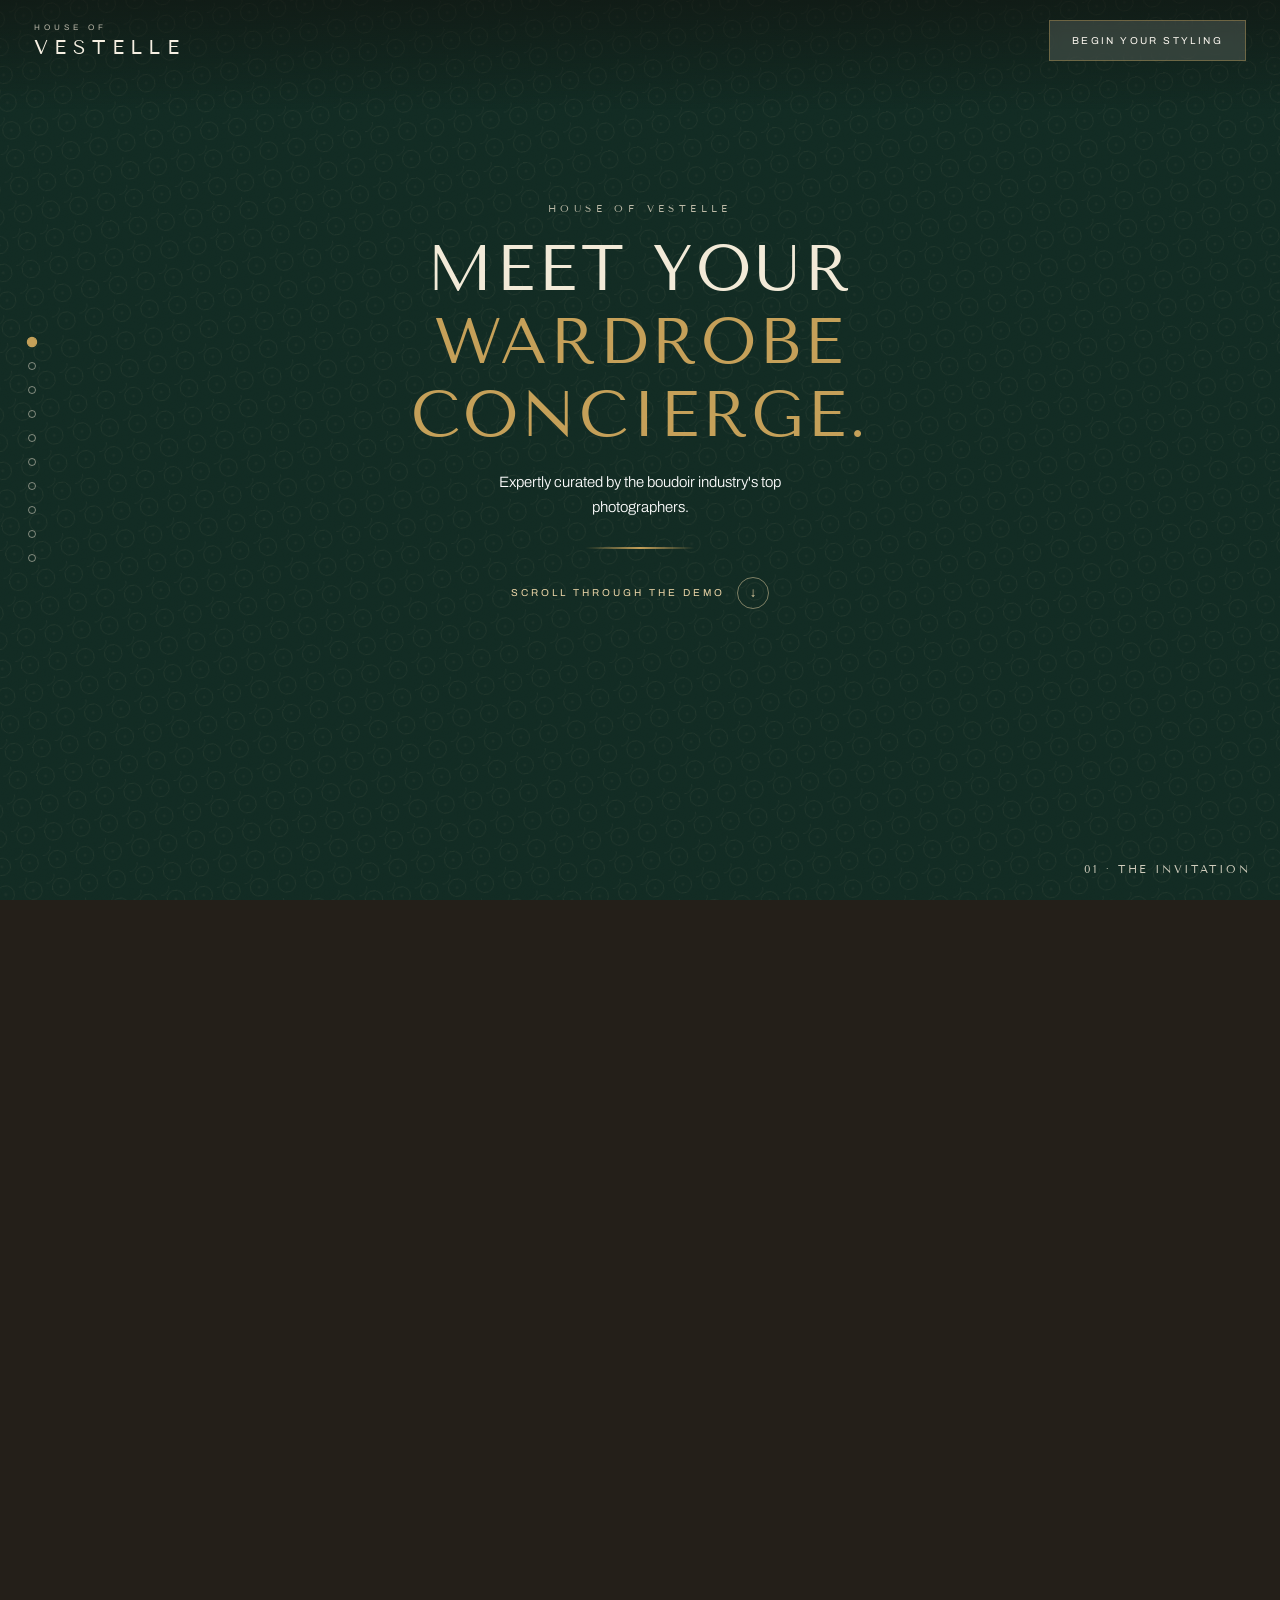
==== commit 10cf30d5: "Homepage: scroll-coupled scene exits — content lifts with the finger, no dead zone before Step One C" ====
--- a/index.html
+++ b/index.html
@@ -61,8 +61,8 @@
 
   .scene { position:absolute; inset:0; display:flex; align-items:center; justify-content:center;
            opacity:0; visibility:hidden; transform:translateY(6vh);
-           transition:opacity .7s var(--ease), transform .7s var(--ease), visibility 0s linear .7s; }
-  .scene.on { opacity:1; visibility:visible; transform:none; transition:opacity .7s var(--ease), transform .7s var(--ease), visibility 0s; }
+           transition:opacity .55s var(--ease), transform .55s var(--ease), visibility 0s linear .55s; }
+  .scene.on { opacity:1; visibility:visible; transform:none; transition:opacity .55s var(--ease), transform .55s var(--ease), visibility 0s; }
   .scene.past { opacity:0; visibility:hidden; transform:translateY(-5vh); }
 
   /* ---------- lace + grain (hero & finale) ---------- */
@@ -75,7 +75,9 @@
            background-image:url("data:image/svg+xml,%3Csvg xmlns='http://www.w3.org/2000/svg' width='140' height='140'%3E%3Cfilter id='n'%3E%3CfeTurbulence type='fractalNoise' baseFrequency='.85' numOctaves='2'/%3E%3C/filter%3E%3Crect width='140' height='140' filter='url(%23n)' opacity='.6'/%3E%3C/svg%3E"); }
 
   /* ---------- hero — emerald salon, lace, centered ---------- */
-  .s-hero .inner { position:relative; z-index:3; width:100%; text-align:center; padding:80px 26px 0; display:flex; flex-direction:column; align-items:center; }
+  /* scroll-coupled motion: gentle drift through the band, lift-away on exit */
+  .s-hero .inner { position:relative; z-index:3; width:100%; text-align:center; padding:80px 26px 0; display:flex; flex-direction:column; align-items:center;
+                   transform:translateY(calc(var(--p,0) * -3vh - var(--exit,0) * 10vh)); opacity:calc(1 - var(--exit,0) * .96); will-change:transform,opacity; }
   .s-hero .he { font-family:'Tenor Sans',sans-serif; font-size:10px; letter-spacing:.44em; text-transform:uppercase; color:rgba(233,223,201,.8); margin-bottom:18px; }
   .s-hero h1 { font-family:'Tenor Sans',sans-serif; font-weight:400; font-size:clamp(32px,9vw,64px); line-height:1.14; letter-spacing:.05em; text-transform:uppercase; color:#f2ead8; max-width:14ch; }
   .s-hero h1 em { font-style:normal; color:var(--gold); }
@@ -92,7 +94,9 @@
   .scene.on .hint { transition-delay:.5s; opacity:1; transform:none; }
 
   /* ---------- title cards (the tour guide speaks) ---------- */
-  .s-title .tcard { position:relative; z-index:3; text-align:center; padding:0 7vw; transform:scale(calc(.95 + .09 * var(--p, 0))); }
+  .s-title .tcard { position:relative; z-index:3; text-align:center; padding:0 7vw;
+                    transform:translateY(calc(var(--exit,0) * -7vh)) scale(calc(.95 + .09 * var(--p, 0)));
+                    opacity:calc(1 - var(--exit,0) * .92); will-change:transform,opacity; }
   .s-title .teye { font-family:'Tenor Sans',sans-serif; font-size:10px; letter-spacing:.4em; text-transform:uppercase; color:var(--gold); margin-bottom:18px; }
   .s-title .ttl { font-family:'Tenor Sans',sans-serif; font-size:clamp(30px,8.6vw,64px); letter-spacing:.05em; text-transform:uppercase; line-height:1.16; color:#f6efe2; }
   .s-title .ttl em { font-style:normal; color:var(--gold); }
@@ -101,7 +105,8 @@
 
   /* ---------- the phone ---------- */
   .s-phone { flex-direction:column; gap:0; }
-  .phonewrap { position:relative; z-index:3; transform:scale(calc(.96 + .04 * var(--p,0))); }
+  .phonewrap { position:relative; z-index:3; transform:translateY(calc(var(--exit,0) * -6vh)) scale(calc(.96 + .04 * var(--p,0))); opacity:calc(1 - var(--exit,0) * .9); will-change:transform,opacity; }
+  .phonecap { transform:translateY(calc(var(--exit,0) * -6vh)); opacity:calc(1 - var(--exit,0)); }
   .phone { position:relative; width:min(76vw, 320px); height:min(72vh, 660px); border-radius:44px;
            background:#17130e; border:1px solid rgba(197,160,89,.55); box-shadow:0 40px 90px rgba(0,0,0,.55), inset 0 0 0 6px #17130e, inset 0 0 0 7px rgba(197,160,89,.25);
            padding:14px; }
@@ -632,6 +637,9 @@
     setScene(i);
     const p = Math.min(1, Math.max(0, (P - bounds[i][0]) / (bounds[i][1]-bounds[i][0])));
     scenes[i].style.setProperty('--p', p.toFixed(4));
+    // scroll-coupled exit: content lifts away with the finger over the last 28% of the band
+    const ex = (i === N-1) ? 0 : Math.max(0, (p - 0.72) / 0.28);
+    scenes[i].style.setProperty('--exit', ex.toFixed(4));
     if (drivers[i]) drivers[i](p);
   }
   // update synchronously on every scroll event — the work is a few style writes
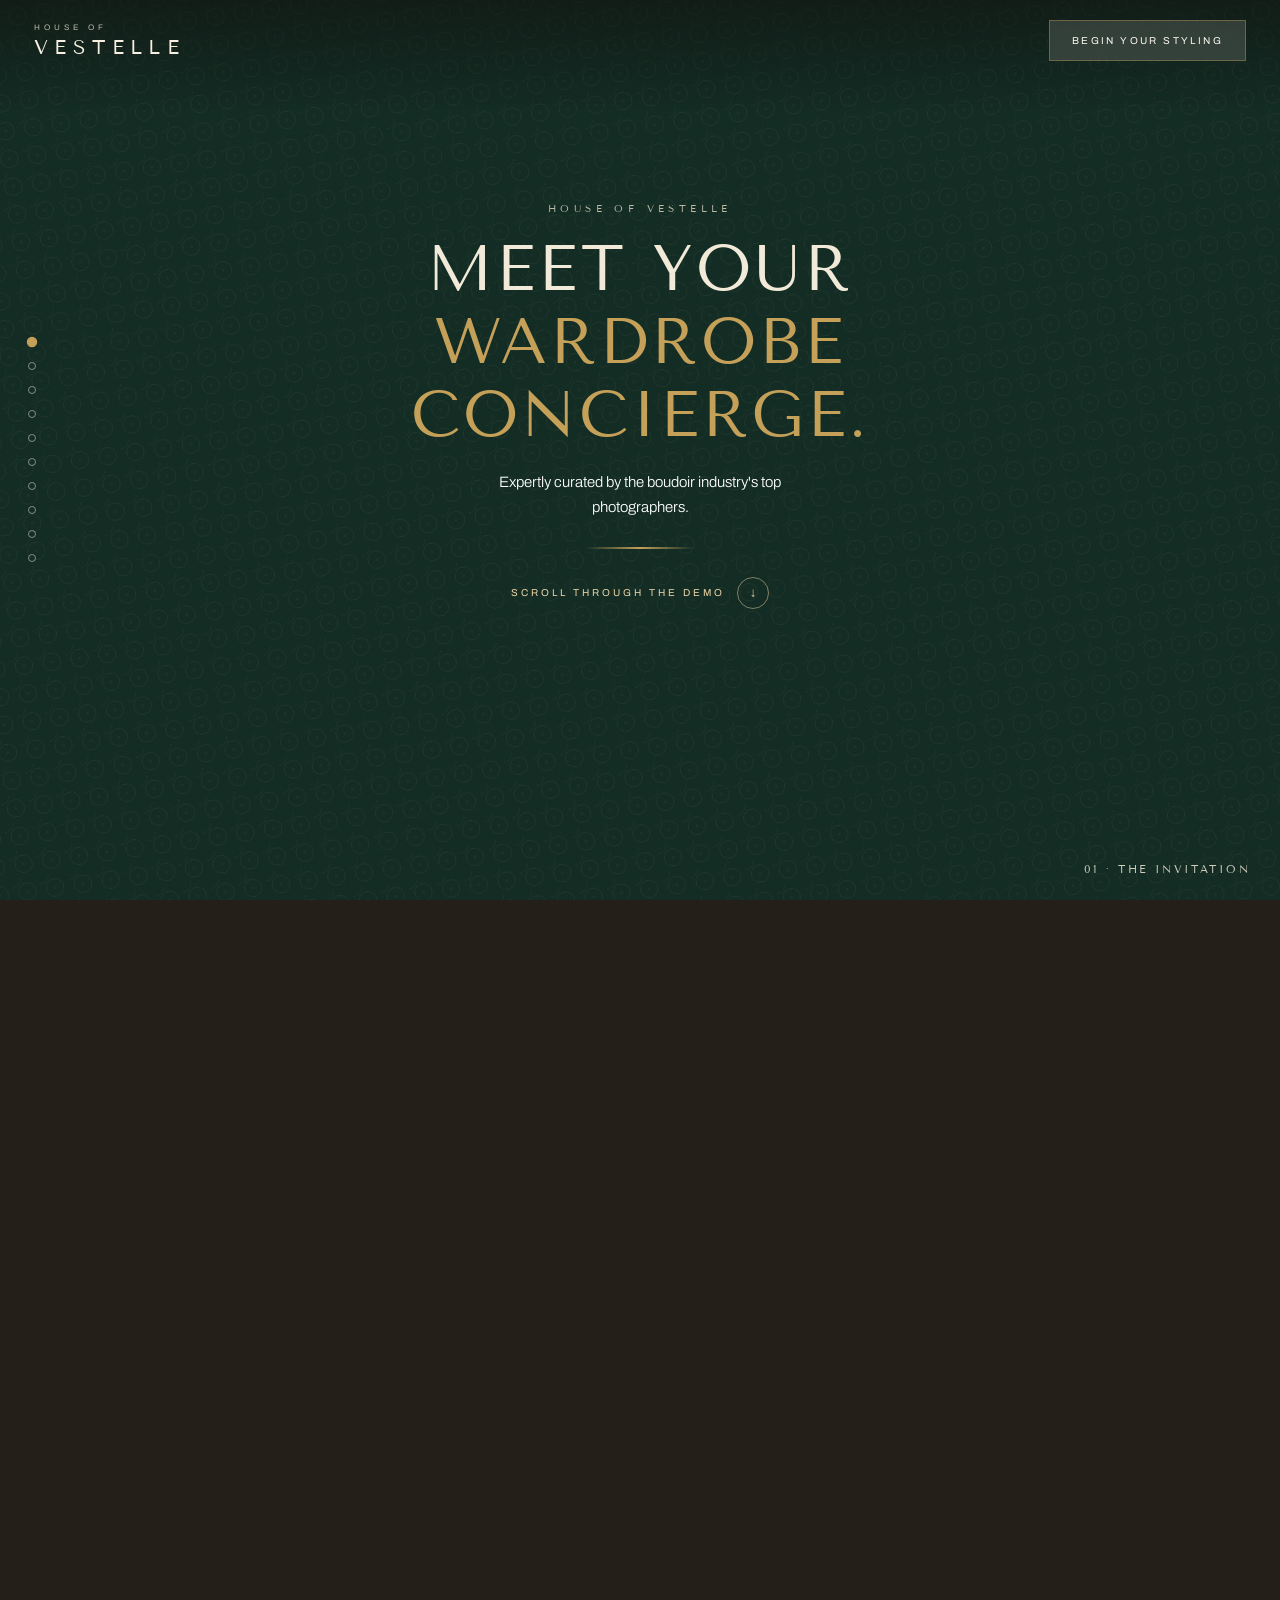
==== commit da3d5d8c: "Homepage: true scrubbed scene handoffs + iOS smoothness — frozen svh geometry (no toolbar reflow), n" ====
--- a/index.html
+++ b/index.html
@@ -56,7 +56,8 @@
 
   /* ---------- journey ---------- */
   #journey { position:relative; }
-  .stage { position:sticky; top:0; height:100vh; height:100dvh; overflow:hidden; }
+  /* svh: constant during the iOS address-bar collapse — no mid-gesture reflow */
+  .stage { position:sticky; top:0; height:100vh; height:100svh; overflow:hidden; }
   .bgtint { position:absolute; inset:0; z-index:0; background:var(--ink); transition:background 1s var(--ease); }
 
   .scene { position:absolute; inset:0; display:flex; align-items:center; justify-content:center;
@@ -64,14 +65,16 @@
            transition:opacity .55s var(--ease), transform .55s var(--ease), visibility 0s linear .55s; }
   .scene.on { opacity:1; visibility:visible; transform:none; transition:opacity .55s var(--ease), transform .55s var(--ease), visibility 0s; }
   .scene.past { opacity:0; visibility:hidden; transform:translateY(-5vh); }
+  /* scrubbed pre-entry: the next scene rides in with the finger, no timers */
+  .scene.next { visibility:visible; opacity:var(--pre,0); transform:translateY(calc((1 - var(--pre,0)) * 9vh)); transition:none; }
 
   /* ---------- lace + grain (hero & finale) ---------- */
-  .lace { position:absolute; inset:-40%; z-index:1; opacity:.08; pointer-events:none;
+  .lace { position:absolute; inset:-12%; z-index:1; opacity:.08; pointer-events:none;
           background-image:radial-gradient(circle at 50% 50%, transparent 8px, rgba(233,211,166,.9) 8.6px, transparent 9.4px),
                            radial-gradient(circle at 0 0, transparent 8px, rgba(233,211,166,.7) 8.6px, transparent 9.4px),
                            radial-gradient(circle at 14px 14px, rgba(233,211,166,.55) 1.1px, transparent 1.8px);
           background-size:28px 28px; transform:rotate(-8deg); }
-  .grain { position:absolute; inset:0; z-index:2; opacity:.05; pointer-events:none; mix-blend-mode:overlay;
+  .grain { position:absolute; inset:0; z-index:2; opacity:.04; pointer-events:none;
            background-image:url("data:image/svg+xml,%3Csvg xmlns='http://www.w3.org/2000/svg' width='140' height='140'%3E%3Cfilter id='n'%3E%3CfeTurbulence type='fractalNoise' baseFrequency='.85' numOctaves='2'/%3E%3C/filter%3E%3Crect width='140' height='140' filter='url(%23n)' opacity='.6'/%3E%3C/svg%3E"); }
 
   /* ---------- hero — emerald salon, lace, centered ---------- */
@@ -219,6 +222,13 @@
   .switch { position:fixed; right:12px; bottom:44px; z-index:60; display:flex; gap:5px; background:rgba(250,246,238,.92); border:1px solid rgba(197,160,89,.45); border-radius:999px; padding:5px; }
   .switch a { font-size:10px; color:#5c5245; text-decoration:none; padding:6px 10px; border-radius:999px; }
   .switch a.on, .switch a:hover { background:rgba(197,160,89,.28); color:var(--ink); }
+
+  /* mobile: no live blur — big perf win on iPhones */
+  @media (max-width:940px) {
+    .tourchip { backdrop-filter:none; -webkit-backdrop-filter:none; background:rgba(20,16,12,.86); }
+    .qchip { backdrop-filter:none; -webkit-backdrop-filter:none; }
+    body.dark-scene .top-cta { backdrop-filter:none; -webkit-backdrop-filter:none; background:rgba(30,25,18,.62); }
+  }
 
   /* ---------- desktop ---------- */
   @media (min-width:941px) {
@@ -458,7 +468,10 @@
   const tcn = document.getElementById('tcn');
   const tcdots = Array.from(document.querySelectorAll('.tourchip .tcd i'));
 
-  function sizeJourney() { journey.style.height = (innerHeight + totalW * innerHeight * 0.92) + 'px'; }
+  // geometry frozen against the iOS toolbar collapse — unit re-measures only on width change
+  let unit = innerHeight, lastW = innerWidth;
+  function sizeJourney() { journey.style.height = (unit + totalW * unit * 0.92) + 'px'; }
+  const totalScroll = () => journey.offsetHeight - unit;
   sizeJourney();
 
   scenes.forEach((s,i) => {
@@ -466,7 +479,7 @@
     d.className = 'dot' + (i===0?' on':'');
     d.innerHTML = '<span class="tip">' + s.dataset.name + '</span>';
     d.addEventListener('click', () => {
-      const total = journey.offsetHeight - innerHeight;
+      const total = totalScroll();
       scrollTo({ top: journey.offsetTop + total * (bounds[i][0] + (bounds[i][1]-bounds[i][0]) * 0.55), behavior:'smooth' });
     });
     rail.appendChild(d);
@@ -628,7 +641,7 @@
   let ticking = false;
   function update() {
     ticking = false;
-    const total = journey.offsetHeight - innerHeight;
+    const total = totalScroll();
     if (total <= 0) return;
     const P = Math.min(Math.max((scrollY - journey.offsetTop) / total, 0), 1);
     jbar.style.width = (P*100).toFixed(2) + '%';
@@ -640,6 +653,10 @@
     // scroll-coupled exit: content lifts away with the finger over the last 28% of the band
     const ex = (i === N-1) ? 0 : Math.max(0, (p - 0.72) / 0.28);
     scenes[i].style.setProperty('--exit', ex.toFixed(4));
+    // scrub the next scene in with the same finger motion
+    const nx = (i + 1 < N) ? scenes[i+1] : null;
+    scenes.forEach(s => { if (s !== nx || ex === 0) s.classList.remove('next'); });
+    if (nx && ex > 0) { nx.classList.add('next'); nx.style.setProperty('--pre', ex.toFixed(4)); }
     if (drivers[i]) drivers[i](p);
   }
   // update synchronously on every scroll event — the work is a few style writes
@@ -657,7 +674,11 @@
     if (drivers[i]) setTimeout(() => drivers[i](p), 700);
   } else {
     addEventListener('scroll', onScroll, { passive:true });
-    addEventListener('resize', () => { sizeJourney(); onScroll(); });
+    addEventListener('resize', () => {
+      if (Math.abs(innerWidth - lastW) < 2) return;   // ignore iOS toolbar height-only resizes
+      lastW = innerWidth; unit = innerHeight;
+      sizeJourney(); onScroll();
+    });
     setScene(0); update();
   }
 })();
